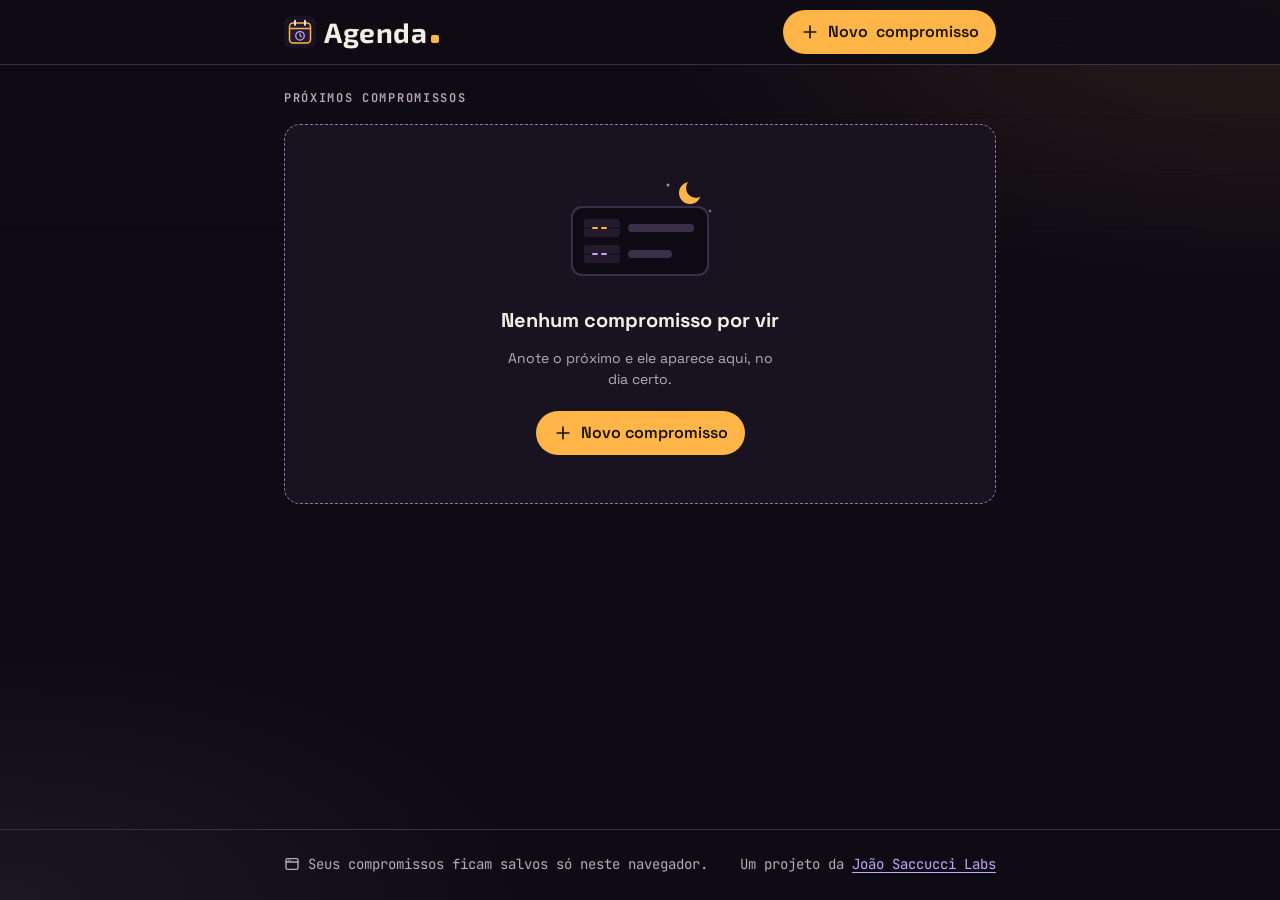
==== index.html @ 5659261d "Primeira versão da Agenda Lista de compromissos por dia, criar, editar e excluir, seção Anteriores e" ====
<!DOCTYPE html>
<html lang="pt-BR">
<head>
  <meta charset="UTF-8">
  <meta name="viewport" content="width=device-width, initial-scale=1.0">
  <meta name="color-scheme" content="dark">
  <meta name="theme-color" content="#0F0B14">
  <meta name="description" content="Agenda simples para anotar compromissos, agrupados por dia. Os dados ficam só no seu navegador.">
  <title>Agenda</title>

  <!-- Caminhos sempre relativos (sem "/" no começo): o site roda em
       https://joaosaccucci.github.io/agenda/ e também abrindo o arquivo no computador. -->
  <link rel="icon" href="favicon.svg" type="image/svg+xml">

  <!-- Fontes (não são biblioteca: se não carregarem, o site usa as fontes do sistema) -->
  <link rel="preconnect" href="https://fonts.googleapis.com">
  <link rel="preconnect" href="https://fonts.gstatic.com" crossorigin>
  <link href="https://fonts.googleapis.com/css2?family=Exo+2:wght@700&family=JetBrains+Mono:wght@400;600&family=Space+Grotesk:wght@400;500;600;700&display=swap" rel="stylesheet">

  <link rel="stylesheet" href="css/style.css">
</head>
<body>

  <!-- ===== CABEÇALHO (gruda no topo) ===== -->
  <header class="cabecalho">
    <div class="container cabecalho-conteudo">
      <div class="marca">
        <!-- Mesmo desenho do favicon. É decorativo (aria-hidden): o h1 já diz "Agenda". -->
        <svg class="marca-icone" xmlns="http://www.w3.org/2000/svg" viewBox="0 0 64 64" width="32" height="32" aria-hidden="true" focusable="false">
          <rect width="64" height="64" rx="14" fill="#191321"/>
          <rect x="11" y="14" width="42" height="40" rx="7" fill="#231A2E" stroke="#FFB547" stroke-width="3"/>
          <path d="M11 25h42" stroke="#FFB547" stroke-width="3"/>
          <path d="M22 9v9M42 9v9" stroke="#F5EEE6" stroke-width="3.5" stroke-linecap="round"/>
          <circle cx="32" cy="39.5" r="8.5" fill="none" stroke="#C4A8FF" stroke-width="2.5"/>
          <path d="M32 35v4.5l3 2" fill="none" stroke="#C4A8FF" stroke-width="2.5" stroke-linecap="round" stroke-linejoin="round"/>
        </svg>
        <h1>Agenda</h1>
      </div>

      <!-- No celular (< 480px) o CSS esconde " compromisso" só da tela:
           o leitor de tela continua ouvindo "Novo compromisso". -->
      <button class="btn btn-primario botao-novo" type="button" id="botao-novo">
        <svg class="icone" xmlns="http://www.w3.org/2000/svg" viewBox="0 0 24 24" width="20" height="20" fill="none" stroke="currentColor" stroke-width="2" stroke-linecap="round" stroke-linejoin="round" aria-hidden="true" focusable="false"><path d="M12 5v14M5 12h14"/></svg>
        <span>Novo</span><span class="botao-novo-resto"> compromisso</span>
      </button>
    </div>
  </header>

  <!-- ===== CONTEÚDO ===== -->
  <main class="container principal">
    <!-- Avisos que ficam na tela (problemas com o localStorage). Vazio quando está tudo bem. -->
    <div class="faixas" id="faixas" aria-live="polite"></div>

    <section class="proximos" aria-labelledby="titulo-proximos">
      <h2 class="secao-titulo" id="titulo-proximos">Próximos compromissos</h2>
      <!-- O JavaScript monta aqui os dias com compromissos, ou a mensagem de lista vazia. -->
      <div id="lista-proximos"></div>
    </section>

    <!-- Compromissos que já passaram. Sem nenhum, a seção inteira fica escondida (hidden). -->
    <section class="anteriores" id="secao-anteriores" aria-labelledby="titulo-anteriores" hidden>
      <h2 class="anteriores-titulo" id="titulo-anteriores">
        <button class="anteriores-botao" id="botao-anteriores" type="button" aria-expanded="false" aria-controls="lista-anteriores">
          <span><span>Anteriores</span> <span class="anteriores-contagem" id="contagem-anteriores">(0)</span></span>
          <svg class="icone anteriores-seta" xmlns="http://www.w3.org/2000/svg" viewBox="0 0 24 24" width="20" height="20" fill="none" stroke="currentColor" stroke-width="2" stroke-linecap="round" stroke-linejoin="round" aria-hidden="true" focusable="false"><path d="M6 9l6 6 6-6"/></svg>
        </button>
      </h2>
      <div class="anteriores-lista" id="lista-anteriores" hidden></div>
    </section>
  </main>

  <!-- ===== RODAPÉ (no fim da página, não é fixo: nunca cobre nada) ===== -->
  <footer class="rodape">
    <div class="container rodape-conteudo">
      <p class="rodape-aviso">
        <svg class="icone" xmlns="http://www.w3.org/2000/svg" viewBox="0 0 24 24" width="20" height="20" fill="none" stroke="currentColor" stroke-width="2" stroke-linecap="round" stroke-linejoin="round" aria-hidden="true" focusable="false"><rect x="3" y="4" width="18" height="16" rx="2"/><path d="M3 9h18M6.5 6.5h.01M9.5 6.5h.01"/></svg>
        <span>Seus compromissos ficam salvos só neste navegador.</span>
      </p>
      <p>Um projeto da <a href="https://joaosaccucci.github.io/empresa-ia/trabalhos/joao-saccucci-labs/">João Saccucci Labs</a></p>
    </div>
  </footer>

  <!-- Aviso flutuante ("Compromisso salvo." etc.). Fica SEMPRE no HTML, vazio,
       porque o leitor de tela só lê mudanças numa região viva que já existia.
       Não pode ter espaço nem quebra de linha dentro: o CSS usa :empty para escondê-lo. -->
  <div class="status" id="status" role="status" aria-live="polite"></div>

  <!-- ===== JANELA: FORMULÁRIO (novo e editar usam a mesma) =====
       <dialog> aberto com showModal(): a tecla Esc fecha e o Tab fica preso dentro.
       novalidate: quem confere os campos é o nosso JavaScript, com mensagens iguais em todo navegador. -->
  <dialog class="janela" id="janela-compromisso" aria-labelledby="janela-titulo">
    <form class="janela-conteudo" id="form-compromisso" novalidate>
      <h2 class="janela-titulo" id="janela-titulo">Novo compromisso</h2>

      <div class="campo">
        <label class="campo-rotulo" for="campo-titulo">Título <span class="campo-obrigatorio">(obrigatório)</span></label>
        <input class="campo-controle" id="campo-titulo" name="titulo" type="text" maxlength="100" autocomplete="off">
        <p class="campo-erro" id="erro-titulo" hidden>
          <svg class="icone" xmlns="http://www.w3.org/2000/svg" viewBox="0 0 24 24" width="20" height="20" fill="none" stroke="currentColor" stroke-width="2" stroke-linecap="round" stroke-linejoin="round" aria-hidden="true" focusable="false"><circle cx="12" cy="12" r="9"/><path d="M12 7.5v5.5M12 16.5h.01"/></svg>
          <span>Digite um título.</span>
        </p>
      </div>

      <div class="campos-linha">
        <div class="campo">
          <label class="campo-rotulo" for="campo-data">Data <span class="campo-obrigatorio">(obrigatório)</span></label>
          <input class="campo-controle" id="campo-data" name="data" type="date">
          <p class="campo-erro" id="erro-data" hidden>
            <svg class="icone" xmlns="http://www.w3.org/2000/svg" viewBox="0 0 24 24" width="20" height="20" fill="none" stroke="currentColor" stroke-width="2" stroke-linecap="round" stroke-linejoin="round" aria-hidden="true" focusable="false"><circle cx="12" cy="12" r="9"/><path d="M12 7.5v5.5M12 16.5h.01"/></svg>
            <span>Escolha uma data.</span>
          </p>
        </div>
        <div class="campo">
          <label class="campo-rotulo" for="campo-hora">Hora</label>
          <input class="campo-controle" id="campo-hora" name="hora" type="time" aria-describedby="dica-hora">
          <p class="campo-dica" id="dica-hora">Deixe em branco para um compromisso do dia todo.</p>
        </div>
      </div>

      <div class="campo">
        <label class="campo-rotulo" for="campo-local">Local</label>
        <input class="campo-controle" id="campo-local" name="local" type="text" maxlength="100" autocomplete="off">
      </div>

      <div class="campo">
        <label class="campo-rotulo" for="campo-obs">Observação</label>
        <textarea class="campo-controle" id="campo-obs" name="observacao" rows="3" maxlength="500"></textarea>
      </div>

      <!-- Aviso de localStorage cheio, DENTRO da janela (a faixa do topo da página
           ficaria escondida atrás dela). role="alert": o leitor de tela lê na hora
           em que ele aparece, sem precisar mover o foco. -->
      <p class="faixa faixa--erro janela-erro" id="erro-salvar" role="alert" hidden>
        <svg class="icone" xmlns="http://www.w3.org/2000/svg" viewBox="0 0 24 24" width="20" height="20" fill="none" stroke="currentColor" stroke-width="2" stroke-linecap="round" stroke-linejoin="round" aria-hidden="true" focusable="false"><circle cx="12" cy="12" r="9"/><path d="M12 7.5v5.5M12 16.5h.01"/></svg>
        <span>Não foi possível salvar o compromisso.</span>
      </p>

      <div class="janela-acoes">
        <button class="btn btn-secundario" type="button" data-acao="cancelar">Cancelar</button>
        <button class="btn btn-primario" type="submit">Salvar</button>
      </div>
    </form>
  </dialog>

  <!-- ===== JANELA: CONFIRMAÇÃO DE EXCLUSÃO ===== -->
  <dialog class="janela janela--confirmar" id="janela-excluir" aria-labelledby="excluir-titulo" aria-describedby="excluir-texto">
    <div class="janela-conteudo">
      <span class="confirmar-icone" aria-hidden="true">
        <svg class="icone" xmlns="http://www.w3.org/2000/svg" viewBox="0 0 24 24" width="20" height="20" fill="none" stroke="currentColor" stroke-width="2" stroke-linecap="round" stroke-linejoin="round" aria-hidden="true" focusable="false"><path d="M4 7h16M10 11v6M14 11v6"/><path d="M6 7l1 12a2 2 0 0 0 2 2h6a2 2 0 0 0 2-2l1-12"/><path d="M9 7V4h6v3"/></svg>
      </span>
      <!-- O JavaScript troca o título por "Excluir '<título do compromisso>'?" -->
      <h2 class="confirmar-titulo" id="excluir-titulo">Excluir?</h2>
      <p class="confirmar-texto" id="excluir-texto">Essa ação não pode ser desfeita.</p>
      <div class="janela-acoes">
        <!-- autofocus: ao abrir, o foco vai para "Cancelar", a opção mais segura -->
        <button class="btn btn-secundario" type="button" data-acao="cancelar" autofocus>Cancelar</button>
        <button class="btn btn-perigo" type="button" data-acao="confirmar-exclusao">
          <svg class="icone" xmlns="http://www.w3.org/2000/svg" viewBox="0 0 24 24" width="20" height="20" fill="none" stroke="currentColor" stroke-width="2" stroke-linecap="round" stroke-linejoin="round" aria-hidden="true" focusable="false"><path d="M4 7h16M10 11v6M14 11v6"/><path d="M6 7l1 12a2 2 0 0 0 2 2h6a2 2 0 0 0 2-2l1-12"/><path d="M9 7V4h6v3"/></svg>
          Excluir
        </button>
      </div>
    </div>
  </dialog>

  <!-- Scripts comuns (sem "type=module"), para o site funcionar também abrindo
       o index.html direto do computador. A ordem importa: o app.js usa as
       funções dos dois primeiros. -->
  <script src="js/datas.js"></script>
  <script src="js/armazenamento.js"></script>
  <script src="js/app.js"></script>
</body>
</html>
---- css/style.css ----
/* =========================================================
   Agenda - folha de estilo
   Decisões em: docs/projetos/agenda/design.md (na Labs).
   Conceito: "quadro de partidas ao anoitecer".
   ========================================================= */


/* ---------------------------------------------------------
   1. VARIÁVEIS
   --------------------------------------------------------- */
:root {
  color-scheme: dark;            /* data, hora e barra de rolagem escuras */

  /* Fundos */
  --cor-fundo: #0F0B14;
  --cor-superficie: #191321;
  --cor-superficie-2: #231A2E;
  --cor-placa-baixo: #1D1626;

  /* Bordas: a "decorativa" é só enfeite (1.6:1).
     Campo e botão usam a "campo" (4.6:1, acima de 3:1). */
  --cor-borda: #3A2F48;
  --cor-borda-campo: #8A7A9C;

  /* Texto */
  --cor-texto: #F5EEE6;          /* 16.8:1 no fundo */
  --cor-texto-suave: #B8AAB9;    /* 8.7:1 no fundo */

  /* Cores de destaque */
  --cor-ambar: #FFB547;          /* horas, Hoje, botão principal */
  --cor-ambar-claro: #FFC970;
  --cor-lilas: #C4A8FF;          /* Dia todo, local, links */
  --cor-foco: #8FD3FF;           /* SÓ o contorno de foco */
  --cor-perigo: #FF7B7B;         /* erro e excluir */
  --cor-perigo-claro: #FF9A9A;
  --cor-sucesso: #8EE6A8;
  --cor-sobre-cor: #1A1205;      /* texto sobre âmbar e perigo */

  /* Tipografia */
  --fonte-display: "Exo 2", "Space Grotesk", system-ui, sans-serif;
  --fonte-texto: "Space Grotesk", system-ui, -apple-system, "Segoe UI", Roboto, sans-serif;
  --fonte-mono: "JetBrains Mono", ui-monospace, Consolas, "Courier New", monospace;

  --fs-xs: 0.75rem;     /* 12px */
  --fs-sm: 0.875rem;    /* 14px */
  --fs-base: 1rem;      /* 16px */
  --fs-md: 1.0625rem;   /* 17px */
  --fs-lg: 1.25rem;     /* 20px */
  --fs-xl: clamp(1.375rem, 1.1rem + 1.2vw, 1.75rem); /* 22 a 28px */

  /* Espaços (escala de 4px, igual à da Labs) */
  --esp-1: 0.25rem;
  --esp-2: 0.5rem;
  --esp-3: 0.75rem;
  --esp-4: 1rem;
  --esp-5: 1.5rem;
  --esp-6: 2rem;
  --esp-7: 3rem;
  --esp-8: 4rem;

  /* Raios */
  --raio-sm: 6px;
  --raio-md: 10px;
  --raio-lg: 16px;
  --raio-pill: 999px;

  /* Sombras */
  --sombra: 0 12px 32px rgba(0, 0, 0, 0.5);
  --brilho-ambar: 0 0 22px rgba(255, 181, 71, 0.35);

  /* Layout e animação */
  --largura-max: 760px;
  --transicao: 180ms ease;
}


/* ---------------------------------------------------------
   2. RESET
   --------------------------------------------------------- */
*,
*::before,
*::after {
  box-sizing: border-box;
}

* {
  margin: 0;
}

html {
  /* o cabeçalho gruda no topo: o foco e a rolagem param 80px abaixo */
  scroll-padding-top: 80px;
}

img,
svg {
  display: block;
  max-width: 100%;
}

button,
input,
textarea {
  font: inherit;
  color: inherit;
}

ul[class] {
  list-style: none;
  padding: 0;
}

a {
  color: var(--cor-lilas);
  text-underline-offset: 3px;
}

a:hover {
  color: var(--cor-texto);
}

[hidden] {
  display: none !important;   /* nenhuma regra de display "vence" o hidden */
}

/* Foco visível (teclado): azul-céu, a única coisa azul da tela */
:focus-visible {
  outline: 3px solid var(--cor-foco);
  outline-offset: 3px;
}

/* Texto só para leitor de tela */
.sr-only {
  position: absolute;
  width: 1px;
  height: 1px;
  padding: 0;
  margin: -1px;
  overflow: hidden;
  clip: rect(0 0 0 0);
  white-space: nowrap;
  border: 0;
}


/* ---------------------------------------------------------
   3. BASE E FUNDO ("anoitecer")
   Brilho âmbar no canto de cima (o "pôr do sol"), brilho lilás
   embaixo e linhas horizontais bem fracas (as fileiras do quadro).
   --------------------------------------------------------- */
body {
  min-height: 100vh;
  min-height: 100dvh;
  display: flex;
  flex-direction: column;
  font-family: var(--fonte-texto);
  font-size: var(--fs-base);
  line-height: 1.55;
  color: var(--cor-texto);
  background-color: var(--cor-fundo);
  background-image:
    radial-gradient(ellipse 70% 45% at 100% 0%, rgba(255, 181, 71, 0.10), transparent 70%),
    radial-gradient(ellipse 60% 40% at 0% 100%, rgba(196, 168, 255, 0.07), transparent 70%);
  background-attachment: fixed;
  overflow-x: hidden;
}

body::before {
  content: "";
  position: fixed;
  inset: 0;
  z-index: -1;
  pointer-events: none;
  background-image: repeating-linear-gradient(
    to bottom,
    rgba(245, 238, 230, 0.025) 0 1px,
    transparent 1px 56px
  );
  mask-image: linear-gradient(to bottom, #000, transparent 70%);
  -webkit-mask-image: linear-gradient(to bottom, #000, transparent 70%);
}

.container {
  width: 100%;
  max-width: var(--largura-max);
  margin-inline: auto;
  padding-inline: var(--esp-4);
}

@media (min-width: 640px) {
  .container {
    padding-inline: var(--esp-5);
  }
}

.principal {
  flex: 1;
  padding-block: var(--esp-5) var(--esp-7);
}

.icone {
  width: 20px;
  height: 20px;
  flex-shrink: 0;
}

/* Rótulo de seção: "PRÓXIMOS COMPROMISSOS" */
.secao-titulo {
  margin-bottom: var(--esp-4);
  font-family: var(--fonte-mono);
  font-size: var(--fs-xs);
  font-weight: 600;
  letter-spacing: 0.14em;
  text-transform: uppercase;
  color: var(--cor-texto-suave);
}


/* ---------------------------------------------------------
   4. CABEÇALHO
   --------------------------------------------------------- */
.cabecalho {
  position: sticky;
  top: 0;
  z-index: 10;
  background: rgba(15, 11, 20, 0.82);
  backdrop-filter: blur(12px);
  -webkit-backdrop-filter: blur(12px);
  border-bottom: 1px solid var(--cor-borda);
}

.cabecalho-conteudo {
  min-height: 64px;
  display: flex;
  align-items: center;
  justify-content: space-between;
  gap: var(--esp-3);
}

.marca {
  display: flex;
  align-items: center;
  gap: var(--esp-2);
  min-width: 0;
}

.marca-icone {
  width: 32px;
  height: 32px;
  flex-shrink: 0;
}

.marca h1 {
  font-family: var(--fonte-display);
  font-size: var(--fs-xl);
  font-weight: 700;
  line-height: 1.1;
  letter-spacing: 0.02em;
}

/* Quadradinho âmbar depois de "Agenda" (enfeite) */
.marca h1::after {
  content: "";
  display: inline-block;
  width: 0.28em;
  height: 0.28em;
  margin-left: 0.12em;
  background: var(--cor-ambar);
  border-radius: 2px;
}

/* Abaixo de 480px o botão mostra só "Novo"; " compromisso"
   continua lá para o leitor de tela (mesma receita do .sr-only) */
@media (max-width: 479.98px) {
  .botao-novo-resto {
    position: absolute;
    width: 1px;
    height: 1px;
    padding: 0;
    margin: -1px;
    overflow: hidden;
    clip: rect(0 0 0 0);
    white-space: nowrap;
    border: 0;
  }
}


/* ---------------------------------------------------------
   5. BOTÕES
   --------------------------------------------------------- */
.btn {
  display: inline-flex;
  align-items: center;
  justify-content: center;
  gap: var(--esp-2);
  min-height: 44px;
  padding: var(--esp-2) var(--esp-4);
  font-family: var(--fonte-texto);
  font-size: var(--fs-base);
  font-weight: 600;
  line-height: 1.2;
  text-decoration: none;
  white-space: nowrap;
  border: 1px solid transparent;
  border-radius: var(--raio-pill);
  cursor: pointer;
  -webkit-tap-highlight-color: transparent;
  transition: background-color var(--transicao), border-color var(--transicao),
              box-shadow var(--transicao), transform var(--transicao);
}

/* Principal: âmbar com texto escuro (10.5:1) */
.btn-primario {
  color: var(--cor-sobre-cor);
  background: var(--cor-ambar);
}

.btn-primario:hover {
  color: var(--cor-sobre-cor);
  background: var(--cor-ambar-claro);
  box-shadow: var(--brilho-ambar);
  transform: translateY(-1px);
}

/* Secundário: só contorno (borda 4.6:1) */
.btn-secundario {
  color: var(--cor-texto);
  background: transparent;
  border-color: var(--cor-borda-campo);
}

.btn-secundario:hover {
  background: var(--cor-superficie-2);
  border-color: var(--cor-texto-suave);
}

/* Perigo: só no "Excluir" da confirmação */
.btn-perigo {
  color: var(--cor-sobre-cor);
  background: var(--cor-perigo);
}

.btn-perigo:hover {
  background: var(--cor-perigo-claro);
}

/* Apertado (vem depois do hover para vencer) */
.btn:active {
  transform: translateY(1px) scale(0.98);
  box-shadow: none;
}

/* Botões pequenos do item: Editar e Excluir */
.botao-item {
  display: inline-flex;
  align-items: center;
  gap: var(--esp-2);
  min-height: 44px;
  min-width: 44px;
  padding: 0 var(--esp-3);
  font-size: var(--fs-sm);
  font-weight: 500;
  line-height: 1;
  color: var(--cor-texto-suave);
  background: transparent;
  border: 1px solid transparent;
  border-radius: var(--raio-md);
  cursor: pointer;
  -webkit-tap-highlight-color: transparent;
  transition: color var(--transicao), background-color var(--transicao),
              border-color var(--transicao), transform var(--transicao);
}

.botao-item .icone {
  width: 18px;
  height: 18px;
}

.botao-item:hover {
  color: var(--cor-texto);
  background: var(--cor-superficie-2);
  border-color: var(--cor-borda);
}

.botao-item--perigo:hover {
  color: var(--cor-perigo);                 /* 6.7:1 */
  border-color: color-mix(in srgb, var(--cor-perigo) 50%, transparent);
}

.botao-item:active {
  transform: scale(0.97);
}


/* ---------------------------------------------------------
   6. AVISOS
   --------------------------------------------------------- */

/* 6.1 Faixas no topo (ficam até recarregar a página) */
.faixa {
  display: flex;
  align-items: flex-start;
  gap: var(--esp-3);
  margin-bottom: var(--esp-5);
  padding: var(--esp-3) var(--esp-4);
  font-size: var(--fs-sm);
  color: var(--cor-texto);
  border: 1px solid;
  border-radius: var(--raio-md);
}

.faixa .icone {
  margin-top: 1px;
}

.faixa--alerta {
  background: color-mix(in srgb, var(--cor-ambar) 12%, var(--cor-superficie));
  border-color: color-mix(in srgb, var(--cor-ambar) 60%, transparent);
}

.faixa--alerta .icone {
  color: var(--cor-ambar);
}

.faixa--erro {
  background: color-mix(in srgb, var(--cor-perigo) 12%, var(--cor-superficie));
  border-color: color-mix(in srgb, var(--cor-perigo) 60%, transparent);
}

.faixa--erro .icone {
  color: var(--cor-perigo);
}

/* 6.2 Aviso flutuante (região viva, role="status").
   Vazio = escondido. pointer-events: none = um toque "passa"
   por ele, então ele nunca bloqueia um botão. */
.status {
  position: fixed;
  left: 50%;
  bottom: max(var(--esp-4), env(safe-area-inset-bottom));
  z-index: 20;
  width: min(100% - 2rem, 30rem);
  padding: var(--esp-3) var(--esp-4);
  font-size: 0.9375rem;
  font-weight: 500;
  color: var(--cor-texto);
  background: var(--cor-superficie-2);
  border: 1px solid var(--cor-borda-campo);
  border-left: 4px solid var(--cor-sucesso);
  border-radius: var(--raio-md);
  box-shadow: var(--sombra);
  transform: translateX(-50%);
  pointer-events: none;
  animation: status-entrar 200ms ease-out;
}

.status:empty {
  display: none;
}

.status[data-tipo="erro"] {
  border-left-color: var(--cor-perigo);
}

@keyframes status-entrar {
  from { opacity: 0; transform: translate(-50%, 8px); }
  to   { opacity: 1; transform: translate(-50%, 0); }
}

/* Enquanto o aviso aparece, sobra espaço no fim da página:
   o rodapé e o último compromisso nunca ficam escondidos. */
body:has(.status:not(:empty)) {
  padding-bottom: 5.5rem;
}


/* ---------------------------------------------------------
   7. LISTA POR DIA
   --------------------------------------------------------- */
.dias {
  display: flex;
  flex-direction: column;
  gap: var(--esp-6);
}

.dia-titulo {
  display: flex;
  flex-wrap: wrap;
  align-items: baseline;
  gap: var(--esp-1) var(--esp-2);
  margin-bottom: var(--esp-3);
  padding-bottom: var(--esp-2);
  font-size: var(--fs-lg);
  font-weight: 700;
  line-height: 1.25;
  border-bottom: 1px solid var(--cor-borda);
}

/* "· daqui a 3 dias" */
.dia-contagem {
  font-family: var(--fonte-mono);
  font-size: var(--fs-sm);
  font-weight: 400;
  color: var(--cor-texto-suave);
}

/* Hoje: o único dia com cor */
.dia--hoje .dia-titulo {
  color: var(--cor-ambar);
  border-bottom-color: color-mix(in srgb, var(--cor-ambar) 45%, transparent);
}

.dia--hoje .dia-titulo::before {
  content: "";
  align-self: center;
  width: 8px;
  height: 8px;
  background: currentColor;
  border-radius: 2px;
}


/* ---------------------------------------------------------
   8. COMPROMISSO
   Celular: placa | texto, botões embaixo do texto.
   A partir de 640px: placa | texto | botões.
   --------------------------------------------------------- */
.compromissos {
  display: flex;
  flex-direction: column;
  gap: var(--esp-3);
}

.compromisso {
  display: grid;
  grid-template-columns: 4rem minmax(0, 1fr);
  gap: var(--esp-2) var(--esp-3);
  align-items: start;
  padding: var(--esp-3);
  background: var(--cor-superficie);
  border: 1px solid var(--cor-borda);
  border-radius: var(--raio-lg);
  transition: border-color var(--transicao);
}

.compromisso:hover,
.compromisso:focus-within {
  border-color: color-mix(in srgb, var(--cor-ambar) 40%, var(--cor-borda));
}

/* Placa de hora: duas metades, como a plaquinha que vira */
.compromisso-hora {
  display: grid;
  place-items: center;
  min-height: 3.25rem;
  padding: var(--esp-1);
  font-family: var(--fonte-mono);
  font-size: var(--fs-md);
  font-weight: 600;
  font-variant-numeric: tabular-nums;
  line-height: 1.1;
  text-align: center;
  color: var(--cor-ambar);
  background: linear-gradient(to bottom, var(--cor-superficie-2) 50%, var(--cor-placa-baixo) 50%);
  border-radius: var(--raio-sm);
  box-shadow: inset 0 0 0 1px var(--cor-borda);
}

/* "DIA TODO" em duas linhas, lilás */
.compromisso-hora--dia-todo {
  font-size: var(--fs-xs);
  letter-spacing: 0.08em;
  text-transform: uppercase;
  color: var(--cor-lilas);
}

/* [Ajuste do dev, fora do CSS de referência do design]
   Na placa de 76px do computador, "DIA TODO" cabia numa linha só.
   A largura "min-content" é a da maior palavra, então o texto sempre
   quebra no espaço e fica em duas linhas, "DIA / TODO" (design, seção 7.4).
   O <span> é criado pelo app.js. */
.compromisso-hora--dia-todo > span {
  width: min-content;
}

.compromisso-corpo {
  display: flex;
  flex-direction: column;
  gap: var(--esp-1);
  min-width: 0;
  padding-top: 2px;
}

.compromisso-titulo {
  font-size: var(--fs-md);
  font-weight: 600;
  line-height: 1.35;
  overflow-wrap: anywhere;
}

.compromisso-local {
  display: flex;
  align-items: flex-start;
  gap: var(--esp-1);
  font-size: var(--fs-sm);
  color: var(--cor-texto-suave);
  overflow-wrap: anywhere;
}

.compromisso-local .icone {
  width: 16px;
  height: 16px;
  margin-top: 2px;
  color: var(--cor-lilas);
}

/* Observação: respeita as quebras de linha digitadas */
.compromisso-obs {
  margin-top: var(--esp-1);
  padding-left: var(--esp-2);
  font-size: var(--fs-sm);
  color: var(--cor-texto-suave);
  white-space: pre-line;
  overflow-wrap: anywhere;
  border-left: 2px solid var(--cor-borda);
}

/* Botões: embaixo do texto. A margem negativa alinha o texto
   "Editar" com o título (o botão tem 12px de espaço interno). */
.compromisso-acoes {
  grid-column: 2;
  display: flex;
  flex-wrap: wrap;
  gap: var(--esp-2);
  margin-left: calc(-1 * var(--esp-3));
}

@media (min-width: 640px) {
  .compromisso {
    grid-template-columns: 4.75rem minmax(0, 1fr) auto;
    gap: var(--esp-4);
    padding: var(--esp-4);
  }

  .compromisso-acoes {
    grid-column: 3;
    grid-row: 1;
    flex-wrap: nowrap;
    margin-left: 0;
  }
}


/* ---------------------------------------------------------
   9. LISTA VAZIA
   --------------------------------------------------------- */
.vazio {
  display: flex;
  flex-direction: column;
  align-items: center;
  gap: var(--esp-3);
  padding: var(--esp-7) var(--esp-5);
  text-align: center;
  background: var(--cor-superficie);
  border: 1px dashed var(--cor-borda-campo);
  border-radius: var(--raio-lg);
}

.vazio-ilustracao {
  width: 160px;
  height: auto;
  margin-bottom: var(--esp-2);
}

.vazio-titulo {
  font-size: var(--fs-lg);
  font-weight: 700;
}

.vazio-texto {
  max-width: 32ch;
  font-size: var(--fs-sm);
  color: var(--cor-texto-suave);
}

.vazio .btn {
  margin-top: var(--esp-2);
}


/* ---------------------------------------------------------
   10. ANTERIORES
   --------------------------------------------------------- */
.anteriores {
  margin-top: var(--esp-7);
  padding-top: var(--esp-5);
  border-top: 1px dashed var(--cor-borda);
}

.anteriores-titulo {
  font-size: inherit;           /* o h2 é só o "envelope" do botão */
}

.anteriores-botao {
  display: flex;
  align-items: center;
  justify-content: space-between;
  gap: var(--esp-3);
  width: 100%;
  min-height: 52px;
  padding: var(--esp-3) var(--esp-4);
  font-size: var(--fs-base);
  font-weight: 600;
  text-align: left;
  color: var(--cor-texto);
  background: var(--cor-superficie);
  border: 1px solid var(--cor-borda-campo);
  border-radius: var(--raio-lg);
  cursor: pointer;
  transition: background-color var(--transicao);
}

.anteriores-botao:hover {
  background: var(--cor-superficie-2);
}

.anteriores-contagem {
  font-family: var(--fonte-mono);
  font-weight: 400;
  color: var(--cor-texto-suave);
}

.anteriores-seta {
  transition: transform var(--transicao);
}

.anteriores-botao[aria-expanded="true"] .anteriores-seta {
  transform: rotate(180deg);
}

.anteriores-lista {
  margin-top: var(--esp-5);
}

/* Dentro de Anteriores: tudo mais calmo (por cor, nunca por opacity) */
.anteriores .dia-titulo {
  font-size: var(--fs-base);
  color: var(--cor-texto-suave);
}

.compromisso--anterior {
  background: transparent;
  border-style: dashed;
}

.compromisso--anterior .compromisso-hora {
  color: var(--cor-texto-suave);
  background: var(--cor-superficie-2);
}


/* ---------------------------------------------------------
   11. JANELAS (dialog): formulário e confirmação
   --------------------------------------------------------- */
.janela {
  width: min(100% - 2rem, 32rem);
  max-width: none;
  max-height: calc(100vh - 2rem);
  max-height: calc(100dvh - 2rem);
  margin: auto;
  padding: 0;
  color: var(--cor-texto);
  background: var(--cor-superficie);
  border: 1px solid var(--cor-borda);
  border-top: 3px solid var(--cor-ambar);
  border-radius: var(--raio-lg);
  box-shadow: var(--sombra);
  overflow-y: auto;
  overscroll-behavior: contain;
}

.janela::backdrop {
  background: rgba(8, 5, 12, 0.72);
  backdrop-filter: blur(3px);
  -webkit-backdrop-filter: blur(3px);
}

.janela[open] {
  animation: janela-abrir 180ms ease-out;
}

@keyframes janela-abrir {
  from { opacity: 0; transform: translateY(8px) scale(0.98); }
  to   { opacity: 1; transform: none; }
}

.janela-conteudo {
  display: flex;
  flex-direction: column;
  gap: var(--esp-4);
  padding: var(--esp-5);
}

.janela-titulo {
  font-size: var(--fs-lg);
  font-weight: 700;
  line-height: 1.25;
}

/* Barra de botões grudada no fim da janela (a janela é quem rola).
   As margens negativas "anulam" o padding do .janela-conteudo,
   então a barra encosta nas bordas e no fim da janela. */
.janela-acoes {
  position: sticky;
  bottom: 0;
  display: flex;
  flex-wrap: wrap;
  justify-content: flex-end;
  gap: var(--esp-3);
  margin: var(--esp-2) calc(-1 * var(--esp-5)) calc(-1 * var(--esp-5));
  padding: var(--esp-4) var(--esp-5);
  background: var(--cor-superficie);
  border-top: 1px solid var(--cor-borda);
}

.janela-acoes .btn {
  flex: 1 1 8rem;               /* celular: dividem a largura */
}

@media (min-width: 480px) {
  .janela-acoes .btn {
    flex: 0 0 auto;
    min-width: 7.5rem;
  }
}

/* --- Campos --- */
.campo {
  display: flex;
  flex-direction: column;
  gap: var(--esp-1);
  min-width: 0;
}

.campo-rotulo {
  font-size: var(--fs-sm);
  font-weight: 600;
}

.campo-obrigatorio {
  font-weight: 400;
  color: var(--cor-texto-suave);
}

.campo-controle {
  display: block;
  width: 100%;
  min-width: 0;
  min-height: 48px;
  padding: var(--esp-3);
  font-family: var(--fonte-texto);
  font-size: var(--fs-base);     /* 16px: sem zoom no celular */
  line-height: 1.4;
  color: var(--cor-texto);
  background: var(--cor-fundo);
  border: 1px solid var(--cor-borda-campo);
  border-radius: var(--raio-md);
  transition: border-color var(--transicao);
}

.campo-controle:hover {
  border-color: var(--cor-texto-suave);
}

.campo-controle:focus-visible {
  outline: 3px solid var(--cor-foco);
  outline-offset: 2px;
  border-color: var(--cor-foco);
}

textarea.campo-controle {
  min-height: 6.5rem;
  resize: vertical;
}

/* Data e hora com números alinhados */
.campo-controle[type="date"],
.campo-controle[type="time"] {
  font-variant-numeric: tabular-nums;
}

.campo-dica {
  font-size: var(--fs-sm);
  color: var(--cor-texto-suave);
}

/* Erro: texto + ícone + borda 2px + fundo (nunca só a cor) */
.campo-erro {
  display: flex;
  align-items: flex-start;
  gap: var(--esp-1);
  font-size: var(--fs-sm);
  font-weight: 600;
  color: var(--cor-perigo);       /* 7.2:1 na janela */
}

.campo-erro .icone {
  width: 18px;
  height: 18px;
  margin-top: 1px;
}

.campo-controle[aria-invalid="true"] {
  padding: calc(var(--esp-3) - 1px);   /* compensa a borda mais grossa */
  background: color-mix(in srgb, var(--cor-perigo) 8%, var(--cor-fundo));
  border: 2px solid var(--cor-perigo);
}

/* Data e Hora lado a lado a partir de 480px */
.campos-linha {
  display: grid;
  grid-template-columns: 1fr;
  gap: var(--esp-4);
}

@media (min-width: 480px) {
  .campos-linha {
    grid-template-columns: 1fr 1fr;
  }
}

/* --- Confirmação de exclusão --- */
.janela--confirmar {
  width: min(100% - 2rem, 26rem);
  border-top-color: var(--cor-perigo);
}

.confirmar-icone {
  display: grid;
  place-items: center;
  width: 48px;
  height: 48px;
  color: var(--cor-perigo);
  background: color-mix(in srgb, var(--cor-perigo) 14%, transparent);
  border-radius: 50%;
}

.confirmar-icone .icone {
  width: 24px;
  height: 24px;
}

.confirmar-titulo {
  font-size: var(--fs-lg);
  font-weight: 700;
  line-height: 1.3;
  overflow-wrap: anywhere;      /* título longo quebra */
}

.confirmar-texto {
  color: var(--cor-texto-suave);
}

/* [Ajuste do dev, fora do CSS de referência do design]
   Aviso "Não foi possível salvar o compromisso." dentro do formulário.
   Reaproveita a .faixa--erro; aqui só tiramos a margem de baixo,
   porque o espaço entre os itens da janela já vem do "gap". */
.janela-erro {
  margin-bottom: 0;
}


/* ---------------------------------------------------------
   12. RODAPÉ (no fim da página, nunca fixo)
   --------------------------------------------------------- */
.rodape {
  margin-top: var(--esp-7);
  padding-block: var(--esp-5);
  font-family: var(--fonte-mono);
  font-size: var(--fs-sm);
  color: var(--cor-texto-suave);
  border-top: 1px solid var(--cor-borda);
}

.rodape-conteudo {
  display: flex;
  flex-wrap: wrap;
  align-items: flex-start;
  justify-content: space-between;
  gap: var(--esp-2) var(--esp-5);
}

.rodape-aviso {
  display: flex;
  align-items: flex-start;
  gap: var(--esp-2);
}

.rodape-aviso .icone {
  width: 16px;
  height: 16px;
  margin-top: 2px;
}


/* ---------------------------------------------------------
   13. MOVIMENTO REDUZIDO
   --------------------------------------------------------- */
@media (prefers-reduced-motion: reduce) {
  *,
  *::before,
  *::after {
    animation-duration: 0.01ms !important;
    animation-iteration-count: 1 !important;
    transition-duration: 0.01ms !important;
    scroll-behavior: auto !important;
  }

  .btn:hover,
  .btn:active,
  .botao-item:active {
    transform: none;
  }
}


/* ---------------------------------------------------------
   14. ALTO CONTRASTE DO WINDOWS
   As cores somem; garantimos as bordas que separam as coisas.
   --------------------------------------------------------- */
@media (forced-colors: active) {
  .btn,
  .botao-item,
  .compromisso-hora,
  .campo-controle,
  .anteriores-botao {
    border: 1px solid ButtonText;
  }

  .campo-controle[aria-invalid="true"] {
    border-width: 2px;
  }
}
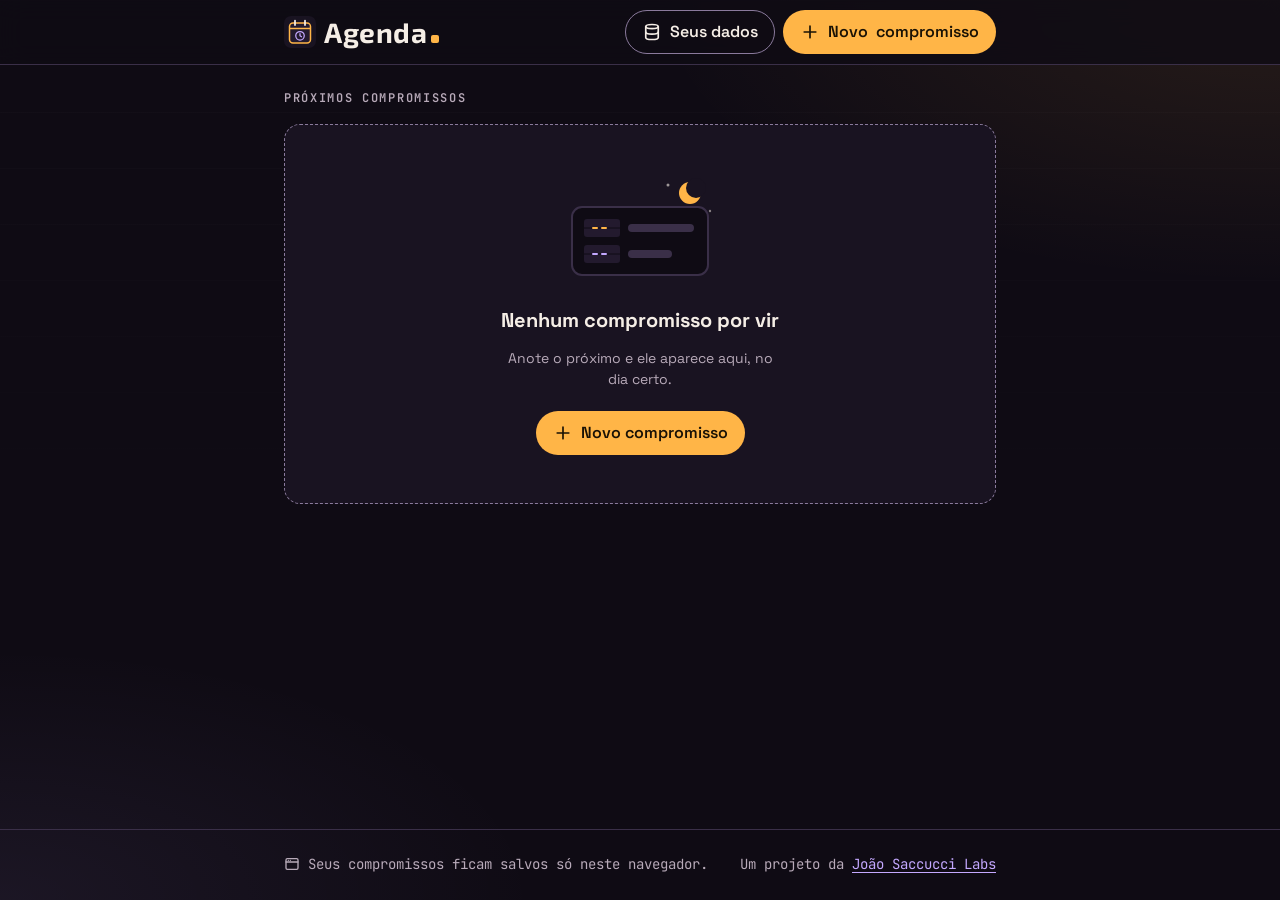
==== commit e413ad86: "Entrega 2a: cópia e importação dos compromissos (US08 a US10) - Botão e janela "Seus dados": baixar " ====
--- a/index.html
+++ b/index.html
@@ -37,22 +37,36 @@
         <h1>Agenda</h1>
       </div>
 
-      <!-- No celular (< 480px) o CSS esconde " compromisso" só da tela:
-           o leitor de tela continua ouvindo "Novo compromisso". -->
-      <button class="btn btn-primario botao-novo" type="button" id="botao-novo">
-        <svg class="icone" xmlns="http://www.w3.org/2000/svg" viewBox="0 0 24 24" width="20" height="20" fill="none" stroke="currentColor" stroke-width="2" stroke-linecap="round" stroke-linejoin="round" aria-hidden="true" focusable="false"><path d="M12 5v14M5 12h14"/></svg>
-        <span>Novo</span><span class="botao-novo-resto"> compromisso</span>
-      </button>
+      <!-- Os dois botões do topo. A ordem no HTML é a ordem do Tab:
+           "Seus dados" primeiro, "Novo compromisso" na ponta. -->
+      <div class="cabecalho-acoes">
+        <!-- Abaixo de 640px o CSS mostra só o ícone (círculo de 44px) e esconde
+             "Seus dados" só da tela: o nome do botão continua sendo "Seus dados". -->
+        <button class="btn btn-secundario botao-dados" type="button" id="botao-dados">
+          <svg class="icone" xmlns="http://www.w3.org/2000/svg" viewBox="0 0 24 24" width="20" height="20" fill="none" stroke="currentColor" stroke-width="2" stroke-linecap="round" stroke-linejoin="round" aria-hidden="true" focusable="false"><ellipse cx="12" cy="5.5" rx="7.5" ry="2.5"/><path d="M4.5 5.5v13c0 1.4 3.4 2.5 7.5 2.5s7.5-1.1 7.5-2.5v-13"/><path d="M4.5 12c0 1.4 3.4 2.5 7.5 2.5s7.5-1.1 7.5-2.5"/></svg>
+          <span class="botao-dados-texto">Seus dados</span>
+        </button>
+
+        <!-- No celular (< 480px) o CSS esconde " compromisso" só da tela:
+             o leitor de tela continua ouvindo "Novo compromisso". -->
+        <button class="btn btn-primario botao-novo" type="button" id="botao-novo">
+          <svg class="icone" xmlns="http://www.w3.org/2000/svg" viewBox="0 0 24 24" width="20" height="20" fill="none" stroke="currentColor" stroke-width="2" stroke-linecap="round" stroke-linejoin="round" aria-hidden="true" focusable="false"><path d="M12 5v14M5 12h14"/></svg>
+          <span>Novo</span><span class="botao-novo-resto"> compromisso</span>
+        </button>
+      </div>
     </div>
   </header>
 
   <!-- ===== CONTEÚDO ===== -->
   <main class="container principal">
-    <!-- Avisos que ficam na tela (problemas com o localStorage). Vazio quando está tudo bem. -->
+    <!-- Avisos que ficam na tela: primeiro os problemas com o localStorage,
+         por último o lembrete de cópia (US10). Vazio quando está tudo bem. -->
     <div class="faixas" id="faixas" aria-live="polite"></div>
 
     <section class="proximos" aria-labelledby="titulo-proximos">
-      <h2 class="secao-titulo" id="titulo-proximos">Próximos compromissos</h2>
+      <!-- tabindex="-1": o título pode receber o foco pelo código (quando a faixa
+           de lembrete some com o foco dentro dela), mas não entra na ordem do Tab. -->
+      <h2 class="secao-titulo" id="titulo-proximos" tabindex="-1">Próximos compromissos</h2>
       <!-- O JavaScript monta aqui os dias com compromissos, ou a mensagem de lista vazia. -->
       <div id="lista-proximos"></div>
     </section>
@@ -162,11 +176,118 @@
     </div>
   </dialog>
 
+  <!-- ===== JANELA: SEUS DADOS (baixar e importar cópia, US08 e US09) ===== -->
+  <dialog class="janela" id="janela-dados" aria-labelledby="dados-titulo" aria-describedby="dados-texto">
+    <div class="janela-conteudo">
+      <span class="confirmar-icone confirmar-icone--ambar" aria-hidden="true">
+        <svg class="icone" xmlns="http://www.w3.org/2000/svg" viewBox="0 0 24 24" width="20" height="20" fill="none" stroke="currentColor" stroke-width="2" stroke-linecap="round" stroke-linejoin="round" aria-hidden="true" focusable="false"><ellipse cx="12" cy="5.5" rx="7.5" ry="2.5"/><path d="M4.5 5.5v13c0 1.4 3.4 2.5 7.5 2.5s7.5-1.1 7.5-2.5v-13"/><path d="M4.5 12c0 1.4 3.4 2.5 7.5 2.5s7.5-1.1 7.5-2.5"/></svg>
+      </span>
+      <h2 class="janela-titulo" id="dados-titulo">Seus dados</h2>
+      <p class="confirmar-texto" id="dados-texto">Seus compromissos ficam guardados só neste navegador. Baixe uma cópia de vez em quando para não perder nada e para levar a agenda para outro aparelho.</p>
+
+      <!-- Placa "Última cópia". O JavaScript mostra um dos dois <p>:
+           com cópia, a data; sem nenhuma cópia, a frase "Você ainda não fez...". -->
+      <div class="dados-placa" id="dados-ultima">
+        <p class="dados-placa-data" id="dados-placa-data" hidden>
+          <span class="dados-placa-rotulo">Última cópia<span class="sr-only">:</span></span>
+          <time class="dados-placa-valor" id="dados-ultima-valor"></time>
+        </p>
+        <p class="dados-placa-nunca" id="dados-placa-nunca">
+          <svg class="icone" xmlns="http://www.w3.org/2000/svg" viewBox="0 0 24 24" width="20" height="20" fill="none" stroke="currentColor" stroke-width="2" stroke-linecap="round" stroke-linejoin="round" aria-hidden="true" focusable="false"><circle cx="12" cy="12" r="9"/><path d="M12 7.5v5.5M12 16.5h.01"/></svg>
+          <span>Você ainda não fez nenhuma cópia.</span>
+        </p>
+      </div>
+
+      <div class="dados-acoes">
+        <!-- autofocus: ao abrir, o foco vai para "Baixar cópia" (nada aqui apaga dados) -->
+        <button class="btn btn-primario" type="button" id="botao-baixar" autofocus>
+          <svg class="icone" xmlns="http://www.w3.org/2000/svg" viewBox="0 0 24 24" width="20" height="20" fill="none" stroke="currentColor" stroke-width="2" stroke-linecap="round" stroke-linejoin="round" aria-hidden="true" focusable="false"><path d="M12 4v11M7 10l5 5 5-5"/><path d="M5 20h14"/></svg>
+          Baixar cópia
+        </button>
+        <button class="btn btn-secundario" type="button" id="botao-importar" aria-describedby="dica-importar">
+          <svg class="icone" xmlns="http://www.w3.org/2000/svg" viewBox="0 0 24 24" width="20" height="20" fill="none" stroke="currentColor" stroke-width="2" stroke-linecap="round" stroke-linejoin="round" aria-hidden="true" focusable="false"><path d="M12 15V4M7 9l5-5 5 5"/><path d="M5 20h14"/></svg>
+          Importar cópia
+        </button>
+      </div>
+      <p class="campo-dica" id="dica-importar">Escolha um arquivo .json baixado pela Agenda.</p>
+
+      <!-- Seletor de arquivo do sistema. Nunca aparece: o botão "Importar cópia"
+           chama .click() nele. accept = o seletor mostra só arquivos .json. -->
+      <input type="file" id="arquivo-importar" accept=".json,application/json" hidden>
+
+      <!-- Avisos da janela (região viva). Fica SEMPRE no HTML, vazia quando não há
+           aviso. Sem espaço nem quebra de linha dentro: o CSS usa :empty. -->
+      <div class="janela-aviso" id="dados-aviso" aria-live="polite"></div>
+
+      <div class="janela-acoes">
+        <button class="btn btn-secundario" type="button" data-acao="fechar">Fechar</button>
+      </div>
+    </div>
+  </dialog>
+
+  <!-- ===== JANELA: IMPORTAR CÓPIA (abre POR CIMA de "Seus dados", US09) ===== -->
+  <dialog class="janela" id="janela-importar" aria-labelledby="importar-titulo" aria-describedby="importar-resumo">
+    <div class="janela-conteudo">
+      <span class="confirmar-icone confirmar-icone--ambar" aria-hidden="true">
+        <svg class="icone" xmlns="http://www.w3.org/2000/svg" viewBox="0 0 24 24" width="20" height="20" fill="none" stroke="currentColor" stroke-width="2" stroke-linecap="round" stroke-linejoin="round" aria-hidden="true" focusable="false"><path d="M12 15V4M7 9l5-5 5 5"/><path d="M5 20h14"/></svg>
+      </span>
+      <h2 class="janela-titulo" id="importar-titulo">Importar cópia</h2>
+
+      <!-- O JavaScript escreve o resumo ("Esta cópia tem 12 compromissos." etc.) -->
+      <div class="importar-resumo" id="importar-resumo"></div>
+
+      <p class="importar-pergunta">O que fazer com eles?</p>
+
+      <div class="opcoes">
+        <div class="opcao">
+          <button class="btn btn-primario" type="button" data-acao="juntar" aria-describedby="opcao-juntar-texto" autofocus>
+            <svg class="icone" xmlns="http://www.w3.org/2000/svg" viewBox="0 0 24 24" width="20" height="20" fill="none" stroke="currentColor" stroke-width="2" stroke-linecap="round" stroke-linejoin="round" aria-hidden="true" focusable="false"><path d="M6 3v2a7 7 0 0 0 6 7 7 7 0 0 0 6-7V3"/><path d="M12 12v8"/><path d="M8.5 17l3.5 3.5 3.5-3.5"/></svg>
+            Juntar
+          </button>
+          <p class="opcao-texto" id="opcao-juntar-texto">Acrescenta os da cópia e mantém os que já estão aqui. Nada é apagado.</p>
+        </div>
+        <div class="opcao">
+          <button class="btn btn-perigo-contorno" type="button" data-acao="substituir" aria-describedby="opcao-substituir-texto">
+            <svg class="icone" xmlns="http://www.w3.org/2000/svg" viewBox="0 0 24 24" width="20" height="20" fill="none" stroke="currentColor" stroke-width="2" stroke-linecap="round" stroke-linejoin="round" aria-hidden="true" focusable="false"><path d="M4 8h14l-3-3"/><path d="M20 16H6l3 3"/></svg>
+            Substituir tudo
+          </button>
+          <!-- O JavaScript escreve os números: "Troca os 8 compromissos daqui pelos 12 da cópia." -->
+          <p class="opcao-texto" id="opcao-substituir-texto"></p>
+        </div>
+      </div>
+
+      <div class="janela-acoes">
+        <button class="btn btn-secundario" type="button" data-acao="cancelar">Cancelar</button>
+      </div>
+    </div>
+  </dialog>
+
+  <!-- ===== JANELA: CONFIRMAÇÃO "SUBSTITUIR TUDO?" (por cima de "Importar cópia") ===== -->
+  <dialog class="janela janela--confirmar" id="janela-substituir" aria-labelledby="substituir-titulo" aria-describedby="substituir-texto">
+    <div class="janela-conteudo">
+      <span class="confirmar-icone" aria-hidden="true">
+        <svg class="icone" xmlns="http://www.w3.org/2000/svg" viewBox="0 0 24 24" width="20" height="20" fill="none" stroke="currentColor" stroke-width="2" stroke-linecap="round" stroke-linejoin="round" aria-hidden="true" focusable="false"><path d="M4 8h14l-3-3"/><path d="M20 16H6l3 3"/></svg>
+      </span>
+      <h2 class="confirmar-titulo" id="substituir-titulo">Substituir tudo?</h2>
+      <!-- O JavaScript escreve o texto com os números -->
+      <p class="confirmar-texto" id="substituir-texto"></p>
+      <div class="janela-acoes">
+        <!-- autofocus: o foco começa em "Cancelar", a opção mais segura -->
+        <button class="btn btn-secundario" type="button" data-acao="cancelar" autofocus>Cancelar</button>
+        <button class="btn btn-perigo" type="button" data-acao="confirmar-substituir">
+          <svg class="icone" xmlns="http://www.w3.org/2000/svg" viewBox="0 0 24 24" width="20" height="20" fill="none" stroke="currentColor" stroke-width="2" stroke-linecap="round" stroke-linejoin="round" aria-hidden="true" focusable="false"><path d="M4 8h14l-3-3"/><path d="M20 16H6l3 3"/></svg>
+          Substituir
+        </button>
+      </div>
+    </div>
+  </dialog>
+
   <!-- Scripts comuns (sem "type=module"), para o site funcionar também abrindo
-       o index.html direto do computador. A ordem importa: o app.js usa as
-       funções dos dois primeiros. -->
+       o index.html direto do computador. A ordem importa: cada arquivo usa
+       funções dos que vêm antes dele (o app.js usa todos). -->
   <script src="js/datas.js"></script>
   <script src="js/armazenamento.js"></script>
+  <script src="js/copia.js"></script>
   <script src="js/app.js"></script>
 </body>
 </html>
--- a/css/style.css
+++ b/css/style.css
@@ -778,6 +778,13 @@
   box-shadow: var(--sombra);
   overflow-y: auto;
   overscroll-behavior: contain;
+  /* [Correção do dev, Etapa 2a] A barra de botões gruda no fim da janela
+     (position: sticky) e cobre o que estiver atrás dela. O scrollIntoView
+     não sabe disso: para ele, um aviso embaixo da barra já está "visível".
+     O scroll-padding diz ao navegador que os últimos 6rem (96px) da janela
+     não contam como área visível, então ele rola até o aviso ficar ACIMA
+     da barra (que tem uns 77px de altura). Vale para todas as janelas. */
+  scroll-padding-bottom: 6rem;
 }
 
 .janela::backdrop {
@@ -1005,6 +1012,287 @@
 
 
 /* ---------------------------------------------------------
+   12b. ETAPA 2a: SEUS DADOS, IMPORTAÇÃO E LEMBRETE DE CÓPIA
+   Decisões em: design.md, seção 12.
+   --------------------------------------------------------- */
+
+/* --- Cabeçalho: os dois botões do topo juntos --- */
+.cabecalho-acoes {
+  display: flex;
+  align-items: center;
+  gap: var(--esp-2);
+  flex-shrink: 0;
+}
+
+/* Abaixo de 640px: só o ícone, num círculo de 44px.
+   "Seus dados" continua no HTML para o leitor de tela. */
+@media (max-width: 639.98px) {
+  .botao-dados {
+    width: 44px;
+    padding: 0;
+  }
+
+  .botao-dados-texto {
+    position: absolute;
+    width: 1px;
+    height: 1px;
+    padding: 0;
+    margin: -1px;
+    overflow: hidden;
+    clip: rect(0 0 0 0);
+    white-space: nowrap;
+    border: 0;
+  }
+}
+
+/* --- Círculo do topo da janela, em âmbar (não é perigo) --- */
+.confirmar-icone--ambar {
+  color: var(--cor-ambar);
+  background: color-mix(in srgb, var(--cor-ambar) 14%, transparent);
+}
+
+/* --- Placa "Última cópia" (mesmas duas metades da placa de hora) --- */
+.dados-placa {
+  padding: var(--esp-3) var(--esp-4);
+  background: linear-gradient(to bottom, var(--cor-superficie-2) 50%, var(--cor-placa-baixo) 50%);
+  border-radius: var(--raio-md);
+  box-shadow: inset 0 0 0 1px var(--cor-borda);
+}
+
+.dados-placa-data {
+  display: flex;
+  flex-wrap: wrap;
+  align-items: baseline;
+  justify-content: space-between;
+  gap: var(--esp-1) var(--esp-3);
+}
+
+.dados-placa-rotulo {
+  font-family: var(--fonte-mono);
+  font-size: var(--fs-xs);
+  font-weight: 600;
+  letter-spacing: 0.14em;
+  text-transform: uppercase;
+  color: var(--cor-texto-suave);        /* 7.5:1 na placa */
+}
+
+.dados-placa-valor {
+  font-family: var(--fonte-mono);
+  font-size: var(--fs-md);
+  font-weight: 600;
+  font-variant-numeric: tabular-nums;
+  color: var(--cor-ambar);              /* 9.5:1 na placa */
+}
+
+.dados-placa-nunca {
+  display: flex;
+  align-items: flex-start;
+  gap: var(--esp-2);
+}
+
+.dados-placa-nunca .icone {
+  margin-top: 2px;
+  color: var(--cor-ambar);
+}
+
+/* --- Botões grandes da janela "Seus dados" --- */
+.dados-acoes {
+  display: grid;
+  grid-template-columns: 1fr;
+  gap: var(--esp-3);
+}
+
+.dados-acoes .btn {
+  width: 100%;
+}
+
+@media (min-width: 480px) {
+  .dados-acoes {
+    grid-template-columns: 1fr 1fr;
+  }
+}
+
+/* A dica fica colada nos botões (o gap da janela é 16px) */
+.dados-acoes + .campo-dica {
+  margin-top: calc(-1 * var(--esp-2));
+}
+
+/* --- Região de avisos dentro da janela ---
+   Fica sempre no HTML (região viva). Vazia, ela não pode usar
+   display: none; então só "devolve" o espaço do gap da janela. */
+.janela-aviso:empty {
+  margin-top: calc(-1 * var(--esp-4));
+}
+
+.janela-aviso .faixa {
+  margin-bottom: 0;
+}
+
+/* Sucesso: verde 12% sobre o card (texto 12.3:1, ícone 9.4:1) */
+.faixa--sucesso {
+  background: color-mix(in srgb, var(--cor-sucesso) 12%, var(--cor-superficie));
+  border-color: color-mix(in srgb, var(--cor-sucesso) 60%, transparent);
+}
+
+.faixa--sucesso .icone {
+  color: var(--cor-sucesso);
+}
+
+/* --- Janela de escolha da importação --- */
+.importar-resumo {
+  display: flex;
+  flex-direction: column;
+  gap: var(--esp-1);
+}
+
+.importar-numero {
+  font-family: var(--fonte-mono);
+  font-weight: 600;
+  font-variant-numeric: tabular-nums;
+  color: var(--cor-ambar);              /* 10.4:1 na janela */
+}
+
+.importar-ignorados {
+  display: flex;
+  align-items: flex-start;
+  gap: var(--esp-2);
+  font-size: var(--fs-sm);
+  color: var(--cor-texto-suave);
+}
+
+.importar-ignorados .icone {
+  width: 18px;
+  height: 18px;
+  margin-top: 1px;
+  color: var(--cor-ambar);
+}
+
+.importar-atual {
+  font-size: var(--fs-sm);
+  color: var(--cor-texto-suave);
+}
+
+.importar-pergunta {
+  font-weight: 600;
+}
+
+.opcoes {
+  display: flex;
+  flex-direction: column;
+  gap: var(--esp-4);
+}
+
+.opcao {
+  display: flex;
+  flex-direction: column;
+  gap: var(--esp-1);
+}
+
+.opcao .btn {
+  width: 100%;
+}
+
+.opcao-texto {
+  font-size: var(--fs-sm);
+  color: var(--cor-texto-suave);
+}
+
+/* Leva a uma ação perigosa, mas ainda não apaga nada:
+   contorno vermelho (7.2:1), texto branco (15.8:1). */
+.btn-perigo-contorno {
+  color: var(--cor-texto);
+  background: transparent;
+  border-color: var(--cor-perigo);
+}
+
+.btn-perigo-contorno .icone {
+  color: var(--cor-perigo);
+}
+
+.btn-perigo-contorno:hover {
+  background: color-mix(in srgb, var(--cor-perigo) 12%, var(--cor-superficie));
+}
+
+/* --- Faixa de lembrete de cópia (lilás: lembrete, não problema) --- */
+.faixa--lembrete {
+  flex-wrap: wrap;
+  font-size: var(--fs-base);
+  background: color-mix(in srgb, var(--cor-lilas) 10%, var(--cor-superficie));
+  border-color: color-mix(in srgb, var(--cor-lilas) 55%, transparent);
+  border-left: 4px solid var(--cor-lilas);
+}
+
+.faixa--lembrete > .icone {
+  color: var(--cor-lilas);              /* 7.6:1 na faixa */
+}
+
+.faixa-corpo {
+  flex: 1 1 12rem;
+  min-width: 0;
+  display: flex;
+  flex-direction: column;
+  gap: 2px;
+}
+
+.faixa-rotulo {
+  font-family: var(--fonte-mono);
+  font-size: var(--fs-xs);
+  font-weight: 600;
+  letter-spacing: 0.14em;
+  text-transform: uppercase;
+  color: var(--cor-texto-suave);        /* 6.9:1 na faixa */
+}
+
+.faixa-texto {
+  font-weight: 600;                     /* branco: 13.2:1 na faixa */
+}
+
+.faixa-destaque {
+  font-family: var(--fonte-mono);
+  font-variant-numeric: tabular-nums;
+  color: var(--cor-ambar);              /* 8.7:1 na faixa */
+}
+
+.faixa-subtexto {
+  font-size: var(--fs-sm);
+  color: var(--cor-texto-suave);
+}
+
+/* Celular: botões numa linha nova, dividindo a largura;
+   se não couberem lado a lado, cada um ocupa a linha toda. */
+.faixa-acoes {
+  display: flex;
+  flex-wrap: wrap;
+  gap: var(--esp-2);
+  width: 100%;
+}
+
+.faixa-acoes .btn {
+  flex: 1 1 auto;
+}
+
+@media (min-width: 640px) {
+  .faixa--lembrete {
+    align-items: center;
+  }
+
+  .faixa-acoes {
+    width: auto;
+  }
+
+  .faixa-acoes .btn {
+    flex: 0 0 auto;
+  }
+}
+
+/* O título recebe o foco quando a faixa some (tabindex="-1").
+   Só aparece o contorno se a pessoa estiver no teclado. */
+#titulo-proximos:focus:not(:focus-visible) {
+  outline: none;
+}
+
+
+/* ---------------------------------------------------------
    13. MOVIMENTO REDUZIDO
    --------------------------------------------------------- */
 @media (prefers-reduced-motion: reduce) {
@@ -1041,4 +1329,13 @@
   .campo-controle[aria-invalid="true"] {
     border-width: 2px;
   }
-}
+
+  /* Etapa 2a */
+  .dados-placa {
+    border: 1px solid CanvasText;
+  }
+
+  .faixa--lembrete {
+    border-left-color: CanvasText;
+  }
+}
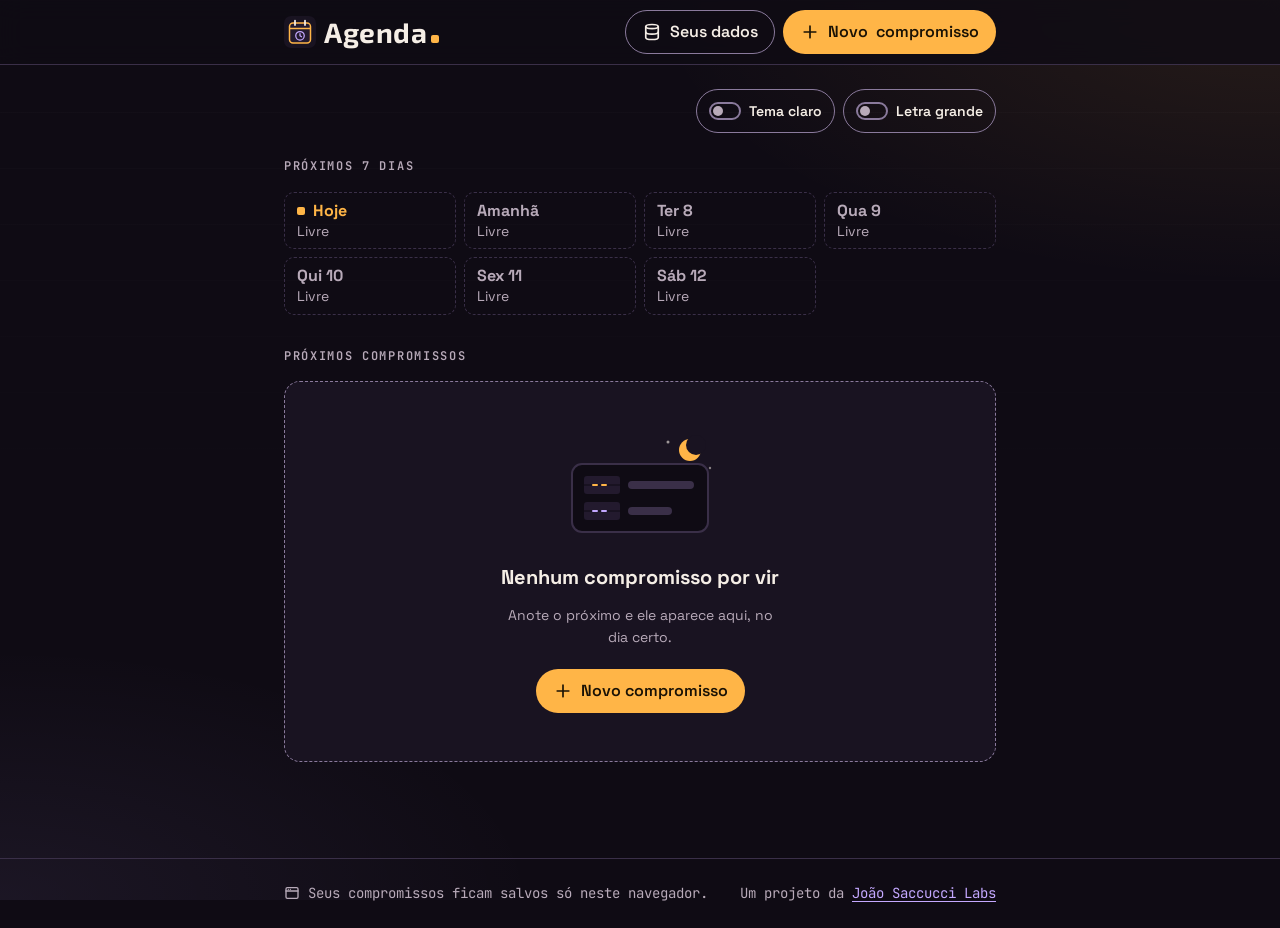
==== commit 4d7f4243: "Entrega 3b: faixa da semana, tema claro e letra grande (US21 a US23) Co-Authored-By: Claude Opus 5.5" ====
--- a/index.html
+++ b/index.html
@@ -5,6 +5,28 @@
   <meta name="viewport" content="width=device-width, initial-scale=1.0">
   <meta name="color-scheme" content="dark">
   <meta name="theme-color" content="#0F0B14">
+  <!-- Etapa 3b (US22 e US23): tema e letra ANTES de a página aparecer, para a
+       tela nunca piscar no tema errado. Por isso este script fica aqui, antes
+       das fontes e do style.css, e não no app.js (que só roda no fim do body).
+       Qualquer problema (sem localStorage, JSON inválido, valor estranho) =
+       padrão (escuro e normal), sem aviso. Só "claro" e "grande" ligam algo. -->
+  <script>
+    (function () {
+      try {
+        const preferencias = JSON.parse(localStorage.getItem("agenda:preferencias"));
+        if (preferencias && preferencias.letra === "grande") {
+          document.documentElement.setAttribute("data-letra", "grande");
+        }
+        if (preferencias && preferencias.tema === "claro") {
+          document.documentElement.setAttribute("data-tema", "claro");
+          document.querySelector('meta[name="color-scheme"]').setAttribute("content", "light");
+          document.querySelector('meta[name="theme-color"]').setAttribute("content", "#F7F1E8");
+        }
+      } catch (erro) {
+        // Fica o padrão. Sem console.error: a US22 pede "sem erro no console".
+      }
+    })();
+  </script>
   <meta name="description" content="Agenda simples para anotar compromissos, agrupados por dia. Os dados ficam só no seu navegador.">
   <title>Agenda</title>
 
@@ -59,9 +81,46 @@
 
   <!-- ===== CONTEÚDO ===== -->
   <main class="container principal">
+    <!-- Etapa 3b (US22 e US23): botões de aparência. Ficam numa barra própria,
+         logo abaixo do cabeçalho e antes das faixas (o cabeçalho não tem espaço).
+         Não é fixa: nunca cobre compromissos. O texto não muda; o estado é dito
+         pelo aria-pressed ("true" = ligado). A chavinha desenhada segue o
+         atributo do <html> (CSS), por isso já aparece certa ao abrir a página. -->
+    <div class="aparencia" role="group" aria-label="Aparência">
+      <button class="btn btn-secundario botao-aparencia botao-aparencia--tema" type="button" id="botao-tema" aria-pressed="false">
+        <span class="aparencia-chave" aria-hidden="true"></span>
+        <span>Tema claro</span>
+      </button>
+      <button class="btn btn-secundario botao-aparencia botao-aparencia--letra" type="button" id="botao-letra" aria-pressed="false">
+        <span class="aparencia-chave" aria-hidden="true"></span>
+        <span>Letra grande</span>
+      </button>
+    </div>
+
     <!-- Avisos que ficam na tela: primeiro os problemas com o localStorage,
          por último o lembrete de cópia (US10). Vazio quando está tudo bem. -->
     <div class="faixas" id="faixas" aria-live="polite"></div>
+
+    <!-- Etapa 2b (US14): compromissos com "Me cobrar" que passaram sem "Feito".
+         Fica sempre aberta, acima da lista principal. Sem pendências, fica escondida. -->
+    <section class="pendentes" id="secao-pendentes" aria-labelledby="titulo-pendentes" hidden>
+      <h2 class="pendentes-titulo" id="titulo-pendentes">
+        <svg class="icone" xmlns="http://www.w3.org/2000/svg" viewBox="0 0 24 24" width="20" height="20" fill="none" stroke="currentColor" stroke-width="2" stroke-linecap="round" stroke-linejoin="round" aria-hidden="true" focusable="false"><circle cx="12" cy="13" r="8"/><path d="M12 9v4l2.5 1.5"/><path d="M5 3L2.5 5.5M19 3l2.5 2.5"/></svg>
+        <span>Ficou pendente</span> <span class="pendentes-contagem" id="contagem-pendentes">(0)</span>
+      </h2>
+      <p class="pendentes-texto">Passou da data e você pediu para ser cobrado.</p>
+      <!-- O JavaScript monta aqui os itens (lista simples, sem grupos por dia). -->
+      <ul class="compromissos" id="lista-pendentes"></ul>
+    </section>
+
+    <!-- Etapa 3b (US21): faixa "Próximos 7 dias". Sempre visível (com a lista
+         vazia, os 7 dias aparecem "Livre"). Sem aria-live: ela é redesenhada
+         a cada minuto e o leitor de tela não deve ler isso toda hora. -->
+    <section class="semana" id="secao-semana" aria-labelledby="titulo-semana">
+      <h2 class="secao-titulo" id="titulo-semana">Próximos 7 dias</h2>
+      <!-- O JavaScript monta aqui os 7 <li> (hoje e os 6 seguintes, em ordem). -->
+      <ul class="semana-lista" id="lista-semana"></ul>
+    </section>
 
     <section class="proximos" aria-labelledby="titulo-proximos">
       <!-- tabindex="-1": o título pode receber o foco pelo código (quando a faixa
@@ -71,7 +130,20 @@
       <div id="lista-proximos"></div>
     </section>
 
-    <!-- Compromissos que já passaram. Sem nenhum, a seção inteira fica escondida (hidden). -->
+    <!-- Etapa 2b (US16): itens anotados "Ainda sem data". Mesmo jeito de "Anteriores":
+         começa recolhida e, sem nenhum item, a seção inteira fica escondida. -->
+    <section class="sem-data" id="secao-sem-data" aria-labelledby="titulo-sem-data" hidden>
+      <h2 class="anteriores-titulo" id="titulo-sem-data">
+        <button class="anteriores-botao" id="botao-sem-data" type="button" aria-expanded="false" aria-controls="lista-sem-data">
+          <span><span>Sem data</span> <span class="anteriores-contagem" id="contagem-sem-data">(0)</span></span>
+          <svg class="icone anteriores-seta" xmlns="http://www.w3.org/2000/svg" viewBox="0 0 24 24" width="20" height="20" fill="none" stroke="currentColor" stroke-width="2" stroke-linecap="round" stroke-linejoin="round" aria-hidden="true" focusable="false"><path d="M6 9l6 6 6-6"/></svg>
+        </button>
+      </h2>
+      <div class="anteriores-lista" id="lista-sem-data" hidden></div>
+    </section>
+
+    <!-- Compromissos que já passaram (e, a partir da 2b, os marcados como "Feito"
+         ou "Não vou fazer"). Sem nenhum, a seção inteira fica escondida (hidden). -->
     <section class="anteriores" id="secao-anteriores" aria-labelledby="titulo-anteriores" hidden>
       <h2 class="anteriores-titulo" id="titulo-anteriores">
         <button class="anteriores-botao" id="botao-anteriores" type="button" aria-expanded="false" aria-controls="lista-anteriores">
@@ -105,6 +177,8 @@
   <dialog class="janela" id="janela-compromisso" aria-labelledby="janela-titulo">
     <form class="janela-conteudo" id="form-compromisso" novalidate>
       <h2 class="janela-titulo" id="janela-titulo">Novo compromisso</h2>
+      <!-- Etapa 2b: só aparece no modo "Remarcar compromisso" (US15), com a data antiga. -->
+      <p class="janela-subtitulo" id="janela-subtitulo" hidden>Era para: <span class="compromisso-era-valor" id="janela-subtitulo-valor"></span></p>
 
       <div class="campo">
         <label class="campo-rotulo" for="campo-titulo">Título <span class="campo-obrigatorio">(obrigatório)</span></label>
@@ -117,12 +191,18 @@
 
       <div class="campos-linha">
         <div class="campo">
-          <label class="campo-rotulo" for="campo-data">Data <span class="campo-obrigatorio">(obrigatório)</span></label>
+          <!-- "(obrigatório)" some quando "Ainda sem data" está marcada (US02, 2b). -->
+          <label class="campo-rotulo" for="campo-data">Data <span class="campo-obrigatorio" id="data-obrigatorio">(obrigatório)</span></label>
           <input class="campo-controle" id="campo-data" name="data" type="date">
           <p class="campo-erro" id="erro-data" hidden>
             <svg class="icone" xmlns="http://www.w3.org/2000/svg" viewBox="0 0 24 24" width="20" height="20" fill="none" stroke="currentColor" stroke-width="2" stroke-linecap="round" stroke-linejoin="round" aria-hidden="true" focusable="false"><circle cx="12" cy="12" r="9"/><path d="M12 7.5v5.5M12 16.5h.01"/></svg>
             <span>Escolha uma data.</span>
           </p>
+          <!-- Etapa 2b (US16): marcada, desativa e limpa Data e Hora. -->
+          <label class="marcar" for="campo-sem-data">
+            <input class="marcar-caixa" type="checkbox" id="campo-sem-data" name="semData">
+            <span>Ainda sem data</span>
+          </label>
         </div>
         <div class="campo">
           <label class="campo-rotulo" for="campo-hora">Hora</label>
@@ -131,6 +211,99 @@
         </div>
       </div>
 
+      <!-- Etapa 3a (US19): hora de fim. "Termina às" e "Duração" são duas formas
+           de ver o mesmo valor: o JavaScript preenche um quando o outro muda.
+           Só a duração é guardada (duracaoMin). Sem hora, o JavaScript põe
+           "disabled" no fieldset (desativa os três campos de uma vez) e troca a dica. -->
+      <fieldset class="grupo" id="grupo-fim" aria-describedby="dica-fim">
+        <legend class="campo-rotulo">Hora de fim</legend>
+        <p class="campo-dica" id="dica-fim">Preencha um dos dois: o outro se ajusta sozinho.</p>
+        <p class="campo-dica" id="dica-fim-sem-hora" hidden>Escolha uma hora para usar a hora de fim.</p>
+
+        <div class="grupo-filete">
+          <div class="campos-linha">
+            <div class="campo">
+              <label class="campo-rotulo" for="campo-fim">Termina às</label>
+              <input class="campo-controle" id="campo-fim" name="fim" type="time">
+              <p class="campo-erro" id="erro-fim" hidden>
+                <svg class="icone" xmlns="http://www.w3.org/2000/svg" viewBox="0 0 24 24" width="20" height="20" fill="none" stroke="currentColor" stroke-width="2" stroke-linecap="round" stroke-linejoin="round" aria-hidden="true" focusable="false"><circle cx="12" cy="12" r="9"/><path d="M12 7.5v5.5M12 16.5h.01"/></svg>
+                <span>A hora de fim precisa ser depois da hora de início.</span>
+              </p>
+            </div>
+            <div class="campo">
+              <label class="campo-rotulo" for="campo-duracao">Duração</label>
+              <div class="campo-selecao">
+                <select class="campo-controle" id="campo-duracao" name="duracao">
+                  <option value="" selected>Sem hora de fim</option>
+                  <option value="30">30 min</option>
+                  <option value="60">1 h</option>
+                  <option value="120">2 h</option>
+                  <option value="outro">Outro</option>
+                </select>
+              </div>
+              <p class="campo-erro" id="erro-duracao" hidden>
+                <svg class="icone" xmlns="http://www.w3.org/2000/svg" viewBox="0 0 24 24" width="20" height="20" fill="none" stroke="currentColor" stroke-width="2" stroke-linecap="round" stroke-linejoin="round" aria-hidden="true" focusable="false"><circle cx="12" cy="12" r="9"/><path d="M12 7.5v5.5M12 16.5h.01"/></svg>
+                <span>Com essa duração, o compromisso passaria da meia-noite. Escolha uma duração menor.</span>
+              </p>
+            </div>
+          </div>
+
+          <!-- Só aparece com "Outro" (mesmo jeito do "Minutos antes" do "Tempo para sair"). -->
+          <div class="campo campo-minutos" id="bloco-duracao-min" hidden>
+            <label class="campo-rotulo" for="campo-duracao-min">Minutos</label>
+            <div class="campo-com-sufixo">
+              <input class="campo-controle" id="campo-duracao-min" name="duracaoMin" type="number" inputmode="numeric" min="1" max="1439" step="1" aria-describedby="dica-duracao-min" data-dica="dica-duracao-min">
+              <span class="campo-sufixo" aria-hidden="true">min</span>
+            </div>
+            <p class="campo-dica" id="dica-duracao-min">De 1 a 1439 minutos.</p>
+            <p class="campo-erro" id="erro-duracao-min" hidden>
+              <svg class="icone" xmlns="http://www.w3.org/2000/svg" viewBox="0 0 24 24" width="20" height="20" fill="none" stroke="currentColor" stroke-width="2" stroke-linecap="round" stroke-linejoin="round" aria-hidden="true" focusable="false"><circle cx="12" cy="12" r="9"/><path d="M12 7.5v5.5M12 16.5h.01"/></svg>
+              <span>Digite um número de minutos entre 1 e 1439.</span>
+            </p>
+          </div>
+        </div>
+      </fieldset>
+
+      <!-- Etapa 2b (US12): "Tempo para sair". Grupo de escolha única com botões de
+           opção de verdade (as setas do teclado trocam a opção). Sem hora, o JavaScript
+           põe "disabled" no fieldset (desativa tudo de uma vez) e mostra a dica,
+           ligada por aria-describedby só enquanto ela aparece. -->
+      <fieldset class="grupo" id="grupo-sair">
+        <legend class="campo-rotulo">Tempo para sair</legend>
+        <p class="campo-dica" id="dica-sair" hidden>Escolha uma hora para usar o tempo para sair.</p>
+        <div class="escolhas">
+          <label class="escolha"><input type="radio" name="antecedencia" value="" checked><span>Nenhum</span></label>
+          <label class="escolha"><input type="radio" name="antecedencia" value="15"><span>15 min</span></label>
+          <label class="escolha"><input type="radio" name="antecedencia" value="30"><span>30 min</span></label>
+          <label class="escolha"><input type="radio" name="antecedencia" value="45"><span>45 min</span></label>
+          <label class="escolha"><input type="radio" name="antecedencia" value="60"><span>60 min</span></label>
+          <label class="escolha"><input type="radio" name="antecedencia" value="outro"><span>Outro</span></label>
+        </div>
+        <!-- Só aparece com "Outro". data-dica: a dica que fica ligada ao campo
+             mesmo quando o erro aparece (aria-describedby com as duas). -->
+        <div class="campo campo-minutos" id="bloco-minutos" hidden>
+          <label class="campo-rotulo" for="campo-minutos">Minutos antes</label>
+          <div class="campo-com-sufixo">
+            <input class="campo-controle" id="campo-minutos" name="minutos" type="number" inputmode="numeric" min="1" max="720" step="1" aria-describedby="dica-minutos" data-dica="dica-minutos">
+            <span class="campo-sufixo" aria-hidden="true">min</span>
+          </div>
+          <p class="campo-dica" id="dica-minutos">De 1 a 720 minutos (12 horas).</p>
+          <p class="campo-erro" id="erro-minutos" hidden>
+            <svg class="icone" xmlns="http://www.w3.org/2000/svg" viewBox="0 0 24 24" width="20" height="20" fill="none" stroke="currentColor" stroke-width="2" stroke-linecap="round" stroke-linejoin="round" aria-hidden="true" focusable="false"><circle cx="12" cy="12" r="9"/><path d="M12 7.5v5.5M12 16.5h.01"/></svg>
+            <span>Digite um número de minutos entre 1 e 720.</span>
+          </p>
+        </div>
+      </fieldset>
+
+      <!-- Etapa 2b (US14): "Me cobrar". Sem data, fica desativada. -->
+      <div class="campo">
+        <label class="marcar" for="campo-cobrar">
+          <input class="marcar-caixa" type="checkbox" id="campo-cobrar" name="cobrar" aria-describedby="dica-cobrar">
+          <span>Me cobrar se eu não fizer</span>
+        </label>
+        <p class="campo-dica campo-dica--marcar" id="dica-cobrar">Se a data passar sem você marcar Feito, ele fica em 'Ficou pendente'.</p>
+      </div>
+
       <div class="campo">
         <label class="campo-rotulo" for="campo-local">Local</label>
         <input class="campo-controle" id="campo-local" name="local" type="text" maxlength="100" autocomplete="off">
@@ -140,6 +313,35 @@
         <label class="campo-rotulo" for="campo-obs">Observação</label>
         <textarea class="campo-controle" id="campo-obs" name="observacao" rows="3" maxlength="500"></textarea>
       </div>
+
+      <!-- Etapa 3a (US17): checklist "O que levar". Os itens só são gravados
+           ao Salvar; até lá ficam numa lista na memória (app.js). -->
+      <fieldset class="grupo" id="grupo-itens">
+        <legend class="campo-rotulo">O que levar</legend>
+
+        <!-- O JavaScript monta aqui os itens. Sem itens, a lista fica vazia
+             (o CSS a esconde com :empty, por isso nada de espaço aqui dentro). -->
+        <ul class="itens-lista" id="itens-lista" aria-label="Itens para levar"></ul>
+
+        <div class="campo">
+          <label class="campo-rotulo" for="campo-novo-item">Novo item</label>
+          <!-- Enter neste campo adiciona o item e NÃO salva o formulário (US17).
+               Com 20 itens o campo recebe aria-disabled + readonly, e não
+               disabled: assim o foco não se perde (design, seção 14.6). -->
+          <div class="itens-novo">
+            <input class="campo-controle" id="campo-novo-item" type="text" maxlength="60" autocomplete="off" placeholder="Ex.: chave" enterkeyhint="done">
+            <button class="btn btn-secundario botao-adicionar" type="button" id="botao-adicionar">
+              <svg class="icone" xmlns="http://www.w3.org/2000/svg" viewBox="0 0 24 24" width="20" height="20" fill="none" stroke="currentColor" stroke-width="2" stroke-linecap="round" stroke-linejoin="round" aria-hidden="true" focusable="false"><path d="M12 5v14M5 12h14"/></svg>
+              Adicionar
+            </button>
+          </div>
+          <p class="campo-dica" id="dica-itens-limite" hidden>Limite de 20 itens.</p>
+        </div>
+
+        <!-- Região de avisos do formulário, só para o leitor de tela
+             ("Cartão do convênio adicionado."). SEMPRE no HTML, vazia. -->
+        <p class="sr-only" id="itens-aviso" aria-live="polite"></p>
+      </fieldset>
 
       <!-- Aviso de localStorage cheio, DENTRO da janela (a faixa do topo da página
            ficaria escondida atrás dela). role="alert": o leitor de tela lê na hora
--- a/css/style.css
+++ b/css/style.css
@@ -71,6 +71,53 @@
   /* Layout e animação */
   --largura-max: 760px;
   --transicao: 180ms ease;
+}
+
+
+/* ---------------------------------------------------------
+   1b. TEMA CLARO E LETRA GRANDE (Etapa 3b)
+   Decisões em: design.md, seção 15.
+   O <html> recebe data-tema="claro" e/ou data-letra="grande"
+   (script do <head> e app.js). Sem atributo = escuro e normal.
+   Contrastes conferidos em design.md, 15.6 e 15.13.
+   --------------------------------------------------------- */
+:root[data-tema="claro"] {
+  color-scheme: light;           /* data, hora, select e barra de rolagem claros */
+
+  /* Fundos ("a estação de manhã": papel creme) */
+  --cor-fundo: #F7F1E8;
+  --cor-superficie: #FFFCF7;
+  --cor-superficie-2: #EFE6DA;
+  --cor-placa-baixo: #E8DDCF;
+
+  /* Bordas: a decorativa continua só enfeite; a de campo tem 3.7:1 ou mais */
+  --cor-borda: #DDD1C3;
+  --cor-borda-campo: #7D7088;
+
+  /* Texto (tinta ameixa) */
+  --cor-texto: #23182B;          /* 15.1:1 no fundo */
+  --cor-texto-suave: #5B4C63;    /* 7.0:1 no fundo */
+
+  /* Destaques: escuros, porque também são cor de texto */
+  --cor-ambar: #8A4A00;          /* caramelo: 6.1:1 no fundo */
+  --cor-ambar-claro: #6F3B00;    /* hover do botão principal: no claro, escurece */
+  --cor-lilas: #6436B5;          /* 6.8:1 no fundo */
+  --cor-foco: #0B5FC0;           /* SÓ o contorno de foco: 5.5:1 no fundo */
+  --cor-perigo: #B42318;         /* 5.9:1 no fundo */
+  --cor-perigo-claro: #8E1B12;   /* hover do Excluir cheio: no claro, escurece */
+  --cor-sucesso: #1D6B3B;        /* 5.8:1 no fundo */
+  --cor-sobre-cor: #FFF8EE;      /* texto creme sobre âmbar (6.5:1) e perigo (6.2:1) */
+
+  /* Sombras mais leves (no claro, a sombra preta a 50% fica "suja") */
+  --sombra: 0 12px 32px rgba(35, 24, 43, 0.18);
+  --brilho-ambar: 0 4px 16px rgba(138, 74, 0, 0.28);
+}
+
+/* Letra grande: tudo em rem cresce 25%. Em % (e não em px) para
+   respeitar a letra escolhida no navegador e o zoom. */
+:root[data-letra="grande"] {
+  font-size: 125%;
+  scroll-padding-top: 8rem;      /* o cabeçalho pode ter 2 linhas */
 }
 
 
@@ -626,28 +673,33 @@
   border-left: 2px solid var(--cor-borda);
 }
 
-/* Botões: embaixo do texto. A margem negativa alinha o texto
-   "Editar" com o título (o botão tem 12px de espaço interno). */
+/* Botões numa faixa própria (2b: até 4 botões não cabem mais à direita).
+   Celular: embaixo do card todo, com um tracejado em cima (o "canhoto").
+   As margens negativas dão 8px a mais de cada lado: o texto do botão
+   fica alinhado com a borda da placa. */
 .compromisso-acoes {
-  grid-column: 2;
+  grid-column: 1 / -1;
   display: flex;
   flex-wrap: wrap;
   gap: var(--esp-2);
-  margin-left: calc(-1 * var(--esp-3));
-}
-
+  margin-inline: calc(-1 * var(--esp-2));
+  padding-top: var(--esp-1);
+  border-top: 1px dashed var(--cor-borda);
+}
+
+/* Computador: placa | texto, e os botões embaixo do texto */
 @media (min-width: 640px) {
   .compromisso {
-    grid-template-columns: 4.75rem minmax(0, 1fr) auto;
-    gap: var(--esp-4);
+    grid-template-columns: 4.75rem minmax(0, 1fr);
+    gap: var(--esp-2) var(--esp-4);
     padding: var(--esp-4);
   }
 
   .compromisso-acoes {
-    grid-column: 3;
-    grid-row: 1;
-    flex-wrap: nowrap;
-    margin-left: 0;
+    grid-column: 2;
+    margin-inline: calc(-1 * var(--esp-3)) 0;   /* "Feito" alinhado com o título */
+    padding-top: 0;
+    border-top: 0;
   }
 }
 
@@ -787,6 +839,15 @@
   scroll-padding-bottom: 6rem;
 }
 
+/* [Etapa 2b, design 13.11.2] Abaixo de 360px uma barra pode empilhar os
+   botões (≈133px de altura): reservamos 9rem (144px) para o aviso nunca
+   ficar atrás dela. */
+@media (max-width: 359.98px) {
+  .janela {
+    scroll-padding-bottom: 9rem;
+  }
+}
+
 .janela::backdrop {
   background: rgba(8, 5, 12, 0.72);
   backdrop-filter: blur(3px);
@@ -832,7 +893,7 @@
 }
 
 .janela-acoes .btn {
-  flex: 1 1 8rem;               /* celular: dividem a largura */
+  flex: 1 1 6rem;               /* celular: dividem a largura (antes 8rem: empilhava a 320px) */
 }
 
 @media (min-width: 480px) {
@@ -876,6 +937,12 @@
   transition: border-color var(--transicao);
 }
 
+/* Texto de exemplo (placeholder) com contraste AA nos dois temas (pendência da 3b). */
+.campo-controle::placeholder {
+  color: var(--cor-texto-suave);
+  opacity: 1;
+}
+
 .campo-controle:hover {
   border-color: var(--cor-texto-suave);
 }
@@ -1289,6 +1356,1005 @@
    Só aparece o contorno se a pessoa estiver no teclado. */
 #titulo-proximos:focus:not(:focus-visible) {
   outline: none;
+}
+
+
+/* ---------------------------------------------------------
+   12c. ETAPA 2b: SAIR ÀS, FEITO, PENDÊNCIAS E SEM DATA
+   Decisões em: design.md, seção 13.
+   --------------------------------------------------------- */
+
+/* --- Linha de meta: "Sair às", "Cobrar" e a situação --- */
+.compromisso-meta {
+  display: flex;
+  flex-wrap: wrap;
+  align-items: center;
+  gap: var(--esp-1) var(--esp-3);
+  margin-block: 2px;
+}
+
+/* --- "Sair às 08:50" (3 estados, US12) --- */
+.compromisso-sair {
+  display: inline-flex;
+  align-items: center;
+  gap: var(--esp-1);
+  font-size: var(--fs-sm);
+  color: var(--cor-texto-suave);          /* 8.2:1 no card */
+}
+
+.compromisso-sair .icone {
+  width: 16px;
+  height: 16px;
+  color: var(--cor-ambar);
+}
+
+.compromisso-sair-hora {
+  font-family: var(--fonte-mono);
+  font-weight: 600;
+  font-variant-numeric: tabular-nums;
+  color: var(--cor-ambar);                /* 10.4:1 no card */
+}
+
+/* "Sair em 12 min": pílula âmbar cheia, texto escuro (10.5:1) */
+.compromisso-sair[data-estado="logo"] {
+  padding: 2px var(--esp-3) 2px var(--esp-2);
+  font-weight: 700;
+  color: var(--cor-sobre-cor);
+  background: var(--cor-ambar);
+  border-radius: var(--raio-pill);
+}
+
+.compromisso-sair[data-estado="logo"] .icone {
+  color: currentColor;
+}
+
+/* "Hora de sair: 08:50 (já passou)": tudo cinza */
+.compromisso-sair[data-estado="passou"] .icone,
+.compromisso-sair[data-estado="passou"] .compromisso-sair-hora {
+  color: var(--cor-texto-suave);
+}
+
+/* O card acende em âmbar enquanto está na hora de sair (enfeite) */
+.compromisso:has(.compromisso-sair[data-estado="logo"]) {
+  border-color: color-mix(in srgb, var(--cor-ambar) 70%, var(--cor-borda));
+}
+
+/* --- Selos: "Cobrar" e a situação em "Anteriores" --- */
+.selo {
+  display: inline-flex;
+  align-items: center;
+  gap: var(--esp-1);
+  min-height: 1.5rem;
+  padding: 1px var(--esp-2);
+  font-family: var(--fonte-mono);
+  font-size: var(--fs-xs);
+  font-weight: 600;
+  line-height: 1.2;
+  letter-spacing: 0.08em;
+  text-transform: uppercase;
+  border: 1px solid color-mix(in srgb, currentColor 55%, transparent);
+  border-radius: var(--raio-pill);
+}
+
+.selo .icone {
+  width: 14px;
+  height: 14px;
+}
+
+.selo--cobrar        { color: var(--cor-ambar); }        /* 10.4:1 */
+.selo--feito         { color: var(--cor-sucesso); }      /* 11.1:1 no pior ponto */
+.selo--nao-vou-fazer { color: var(--cor-lilas); }        /* 8.2:1 no pior ponto */
+.selo--passou {
+  color: var(--cor-texto-suave);                         /* 7.5:1 no pior ponto */
+  border-style: dashed;
+}
+
+/* --- Botões novos do card (só o ícone tem cor) --- */
+.botao-item--feito .icone {
+  color: var(--cor-sucesso);              /* 12.3:1 no card */
+}
+
+.botao-item--feito:hover {
+  color: var(--cor-sucesso);              /* 11.2:1 no hover */
+  border-color: color-mix(in srgb, var(--cor-sucesso) 50%, transparent);
+}
+
+.botao-item--agendar .icone {
+  color: var(--cor-ambar);
+}
+
+.botao-item--agendar:hover {
+  color: var(--cor-ambar);                /* 9.5:1 no hover */
+  border-color: color-mix(in srgb, var(--cor-ambar) 50%, transparent);
+}
+
+/* --- "Ficou pendente": a plataforma dos atrasados --- */
+.pendentes {
+  display: flex;
+  flex-direction: column;
+  gap: var(--esp-3);
+  margin-bottom: var(--esp-7);
+  padding: var(--esp-4) var(--esp-3) var(--esp-3);
+  background: color-mix(in srgb, var(--cor-ambar) 7%, var(--cor-fundo));
+  border: 1px solid color-mix(in srgb, var(--cor-ambar) 45%, transparent);
+  border-left: 4px solid var(--cor-ambar);
+  border-radius: var(--raio-lg);
+}
+
+@media (min-width: 640px) {
+  .pendentes {
+    padding: var(--esp-5) var(--esp-4) var(--esp-4);
+  }
+}
+
+.pendentes-titulo {
+  display: flex;
+  flex-wrap: wrap;
+  align-items: center;
+  gap: var(--esp-2);
+  font-family: var(--fonte-mono);
+  font-size: var(--fs-xs);
+  font-weight: 600;
+  letter-spacing: 0.14em;
+  text-transform: uppercase;
+  color: var(--cor-ambar);                /* 9.9:1 no painel */
+}
+
+.pendentes-titulo .icone {
+  width: 18px;
+  height: 18px;
+}
+
+.pendentes-contagem {
+  font-weight: 400;
+  color: var(--cor-texto-suave);          /* 7.8:1 no painel */
+}
+
+.pendentes-texto {
+  margin-top: calc(-1 * var(--esp-1));
+  font-size: var(--fs-sm);
+  color: var(--cor-texto-suave);
+}
+
+/* "Era para: Ontem · 09:30" (pendência e subtítulo do Remarcar) */
+.compromisso-era {
+  font-size: var(--fs-sm);
+  color: var(--cor-texto-suave);
+}
+
+.compromisso-era-valor {
+  font-family: var(--fonte-mono);
+  font-weight: 600;
+  font-variant-numeric: tabular-nums;
+  color: var(--cor-ambar);                /* 10.4:1 no card */
+}
+
+/* --- "Sem data": mesma cara de "Anteriores" --- */
+.sem-data {
+  margin-top: var(--esp-7);
+  padding-top: var(--esp-5);
+  border-top: 1px dashed var(--cor-borda);
+}
+
+/* Com "Sem data" na tela, "Anteriores" cola nela (um bloco só) */
+.sem-data:not([hidden]) + .anteriores {
+  margin-top: var(--esp-5);
+  padding-top: 0;
+  border-top: 0;
+}
+
+/* Placa vazia e tracejada: ainda não tem horário no quadro */
+.compromisso-hora--sem-data {
+  font-size: var(--fs-xs);
+  letter-spacing: 0.08em;
+  text-transform: uppercase;
+  color: var(--cor-lilas);                /* 9.0:1 no card */
+  background: transparent;
+  box-shadow: none;
+  border: 1px dashed color-mix(in srgb, var(--cor-lilas) 55%, transparent);
+}
+
+.compromisso-hora--sem-data > span {
+  width: min-content;                     /* "SEM / DATA" em duas linhas */
+}
+
+/* --- Formulário: caixa de marcar com 44px de toque --- */
+.marcar {
+  display: flex;
+  align-items: center;
+  gap: var(--esp-3);
+  width: fit-content;
+  max-width: 100%;
+  min-height: 44px;
+  font-size: var(--fs-base);
+  font-weight: 500;
+  cursor: pointer;
+}
+
+.marcar-caixa {
+  appearance: none;
+  -webkit-appearance: none;
+  flex-shrink: 0;
+  width: 1.375rem;                        /* 22px */
+  height: 1.375rem;
+  margin: 0;
+  background: var(--cor-fundo) center / 1rem no-repeat;
+  border: 2px solid var(--cor-borda-campo);   /* 4.6:1 na janela */
+  border-radius: var(--raio-sm);
+  cursor: pointer;
+  transition: background-color var(--transicao), border-color var(--transicao);
+}
+
+.marcar:hover .marcar-caixa {
+  border-color: var(--cor-texto-suave);
+}
+
+/* Marcada: âmbar cheio + check escuro (o check é a diferença, não só a cor) */
+.marcar-caixa:checked {
+  background-color: var(--cor-ambar);
+  background-image: url("data:image/svg+xml,%3Csvg xmlns='http://www.w3.org/2000/svg' viewBox='0 0 24 24' fill='none' stroke='%231A1205' stroke-width='3.5' stroke-linecap='round' stroke-linejoin='round'%3E%3Cpath d='M5 12.5l4.5 4.5L19 7.5'/%3E%3C/svg%3E");
+  border-color: var(--cor-ambar);
+}
+
+.marcar-caixa:focus-visible {
+  outline: 3px solid var(--cor-foco);
+  outline-offset: 2px;
+}
+
+.marcar:has(.marcar-caixa:disabled) {
+  color: var(--cor-texto-suave);
+  cursor: not-allowed;
+}
+
+.marcar-caixa:disabled,
+.marcar:hover .marcar-caixa:disabled {
+  border-style: dashed;
+  border-color: var(--cor-borda-campo);
+  cursor: not-allowed;
+}
+
+/* Dica alinhada com o texto da caixa (22px + 12px) */
+.campo-dica--marcar {
+  margin-top: calc(-1 * var(--esp-2));
+  padding-left: calc(1.375rem + var(--esp-3));
+}
+
+/* --- Campo desativado (Data e Hora com "Ainda sem data") --- */
+.campo-controle:disabled,
+.campo-controle:disabled:hover {
+  color: var(--cor-texto-suave);
+  background: transparent;
+  border-style: dashed;
+  border-color: var(--cor-borda-campo);
+  cursor: not-allowed;
+}
+
+/* --- "Tempo para sair": fieldset com as plaquinhas --- */
+.grupo {
+  min-width: 0;
+  margin: 0;
+  padding: 0;
+  border: 0;
+  display: flex;
+  flex-direction: column;
+  gap: var(--esp-2);
+}
+
+.grupo > legend {
+  padding: 0;
+  margin-bottom: var(--esp-2);            /* o gap não vale para o legend */
+}
+
+.escolhas {
+  display: grid;
+  grid-template-columns: repeat(3, minmax(0, 1fr));
+  gap: var(--esp-2);
+}
+
+.escolha {
+  position: relative;
+  display: flex;
+  align-items: center;
+  justify-content: center;
+  gap: 6px;
+  min-height: 44px;
+  padding: 0 var(--esp-2);
+  font-size: var(--fs-sm);
+  font-weight: 600;
+  font-variant-numeric: tabular-nums;
+  text-align: center;
+  color: var(--cor-texto);
+  background: var(--cor-fundo);
+  border: 1px solid var(--cor-borda-campo);
+  border-radius: var(--raio-md);
+  cursor: pointer;
+  transition: background-color var(--transicao), border-color var(--transicao);
+}
+
+/* O radio de verdade fica invisível POR CIMA da plaquinha:
+   toque, clique, teclado e leitor de tela funcionam normalmente. */
+.escolha input {
+  position: absolute;
+  inset: 0;
+  width: 100%;
+  height: 100%;
+  margin: 0;
+  opacity: 0;
+  cursor: inherit;
+}
+
+.escolha:hover {
+  background: var(--cor-superficie-2);
+  border-color: var(--cor-texto-suave);
+}
+
+.escolha:has(input:focus-visible) {
+  outline: 3px solid var(--cor-foco);
+  outline-offset: 2px;
+}
+
+.escolha:has(input:checked) {
+  color: var(--cor-sobre-cor);            /* 10.5:1 */
+  background: var(--cor-ambar);
+  border-color: var(--cor-ambar);
+}
+
+/* Check antes do texto da marcada */
+.escolha:has(input:checked)::before {
+  content: "";
+  flex-shrink: 0;
+  width: 12px;
+  height: 12px;
+  background: currentColor;
+  -webkit-mask: url("data:image/svg+xml,%3Csvg xmlns='http://www.w3.org/2000/svg' viewBox='0 0 24 24' fill='none' stroke='%23000' stroke-width='4' stroke-linecap='round' stroke-linejoin='round'%3E%3Cpath d='M5 12.5l4.5 4.5L19 7.5'/%3E%3C/svg%3E") center / contain no-repeat;
+          mask: url("data:image/svg+xml,%3Csvg xmlns='http://www.w3.org/2000/svg' viewBox='0 0 24 24' fill='none' stroke='%23000' stroke-width='4' stroke-linecap='round' stroke-linejoin='round'%3E%3Cpath d='M5 12.5l4.5 4.5L19 7.5'/%3E%3C/svg%3E") center / contain no-repeat;
+}
+
+/* Grupo desativado (sem hora ou sem data) */
+.grupo:disabled .escolha,
+.grupo:disabled .escolha:hover {
+  color: var(--cor-texto-suave);
+  background: transparent;
+  border-style: dashed;
+  border-color: var(--cor-borda-campo);
+  cursor: not-allowed;
+}
+
+.grupo:disabled .escolha:has(input:checked) {
+  color: var(--cor-texto);
+  background: var(--cor-superficie-2);
+}
+
+/* Campo de minutos ("Outro") */
+.campo-minutos {
+  margin-top: var(--esp-1);
+}
+
+.campo-com-sufixo {
+  display: flex;
+  align-items: center;
+  gap: var(--esp-2);
+}
+
+.campo-com-sufixo .campo-controle {
+  width: 7rem;
+  font-variant-numeric: tabular-nums;
+}
+
+.campo-sufixo {
+  font-family: var(--fonte-mono);
+  font-size: var(--fs-sm);
+  color: var(--cor-texto-suave);
+}
+
+/* --- Subtítulo da janela no modo "Remarcar compromisso" --- */
+.janela-subtitulo {
+  margin-top: calc(-1 * var(--esp-3));
+  font-size: var(--fs-sm);
+  color: var(--cor-texto-suave);
+}
+
+/* --- Aviso flutuante de alerta ("Compromisso continua pendente.") --- */
+.status[data-tipo="alerta"] {
+  border-left-color: var(--cor-ambar);
+}
+
+
+/* ---------------------------------------------------------
+   12d. ETAPA 3a: O QUE LEVAR, HORA DE FIM, CONFLITO E APERTO
+   Decisões em: design.md, seção 14.
+   Só variáveis (nada de hex): o tema claro da 3b troca os valores.
+   --------------------------------------------------------- */
+
+/* --- Placa com hora de fim: início em cima, fim embaixo --- */
+.compromisso-hora--intervalo {
+  grid-template-rows: 1fr 1fr;            /* uma hora em cada metade da placa */
+  min-height: 3.75rem;                    /* 60px */
+  padding: var(--esp-1) 2px;
+}
+
+.compromisso-hora-fim {
+  display: inline-flex;
+  align-items: center;
+  gap: 2px;
+  font-size: var(--fs-sm);
+  font-weight: 400;
+  color: var(--cor-texto-suave);          /* 7.9:1 na metade de baixo */
+}
+
+/* --- Aviso de conflito e de aperto (só na lista principal) --- */
+.compromisso-aviso {
+  --aviso-cor: var(--cor-perigo);
+  display: flex;
+  align-items: flex-start;
+  gap: var(--esp-2);
+  margin-block: 2px;
+  padding: 6px var(--esp-2);
+  font-size: var(--fs-sm);
+  line-height: 1.4;
+  color: var(--cor-texto);
+  background: color-mix(in srgb, var(--aviso-cor) 10%, var(--cor-superficie));
+  border-left: 3px solid var(--aviso-cor);
+  border-radius: var(--raio-sm);
+  overflow-wrap: anywhere;
+}
+
+.compromisso-aviso--conflito { --aviso-cor: var(--cor-perigo); }   /* "Conflito:" 6.3:1 */
+.compromisso-aviso--aperto   { --aviso-cor: var(--cor-ambar); }    /* "Aperto:" 8.6:1 */
+
+.compromisso-aviso .icone {
+  width: 16px;
+  height: 16px;
+  margin-top: 2px;
+  color: var(--aviso-cor);
+}
+
+.compromisso-aviso-tipo {
+  font-weight: 700;
+  color: var(--aviso-cor);
+}
+
+/* --- "O que levar" no card --- */
+.checklist {
+  grid-column: 1 / -1;                    /* celular: largura toda do card */
+  display: flex;
+  flex-direction: column;
+  gap: var(--esp-1);
+  min-width: 0;
+}
+
+@media (min-width: 640px) {
+  .checklist {
+    grid-column: 2;                       /* computador: coluna do texto */
+  }
+}
+
+.checklist-botao {
+  display: flex;
+  align-items: center;
+  gap: var(--esp-2);
+  width: 100%;
+  min-height: 44px;
+  padding: var(--esp-2) var(--esp-3);
+  font-size: var(--fs-sm);
+  font-weight: 600;
+  line-height: 1.3;
+  text-align: left;
+  color: var(--cor-texto);
+  background: transparent;
+  border: 1px solid var(--cor-borda-campo);
+  border-radius: var(--raio-md);
+  cursor: pointer;
+  -webkit-tap-highlight-color: transparent;
+  transition: background-color var(--transicao), border-color var(--transicao);
+}
+
+@media (min-width: 640px) {
+  .checklist-botao {
+    width: fit-content;
+    max-width: 100%;
+  }
+}
+
+.checklist-botao:hover {
+  background: var(--cor-superficie-2);
+  border-color: var(--cor-texto-suave);
+}
+
+.checklist-botao .icone {
+  width: 18px;
+  height: 18px;
+}
+
+.checklist-icone {
+  color: var(--cor-lilas);                /* 9.0:1 no card */
+}
+
+.checklist-rotulo {
+  flex: 1;
+  min-width: 0;
+  overflow-wrap: anywhere;
+}
+
+.checklist-contagem {
+  font-family: var(--fonte-mono);
+  font-weight: 400;
+  font-variant-numeric: tabular-nums;
+  color: var(--cor-texto-suave);
+}
+
+.checklist-seta {
+  color: var(--cor-texto-suave);
+  transition: transform var(--transicao);
+}
+
+.checklist-botao[aria-expanded="true"] .checklist-seta {
+  transform: rotate(180deg);
+}
+
+/* Tudo marcado: ícone (check) e texto verdes, e o texto diz "tudo pronto" */
+.checklist--pronto .checklist-icone,
+.checklist--pronto .checklist-rotulo {
+  color: var(--cor-sucesso);              /* 12.3:1 no card */
+}
+
+.checklist-lista {
+  display: flex;
+  flex-direction: column;
+  gap: 2px;
+}
+
+/* Cada item: a caixa de marcar da 2b, na linha inteira */
+.checklist-item {
+  width: 100%;
+  align-items: flex-start;
+  padding: 11px var(--esp-3);             /* 11 + 22 + 11 = 44px de toque */
+  font-size: var(--fs-base);
+  font-weight: 400;
+  line-height: 1.4;
+  border-radius: var(--raio-md);
+  transition: background-color var(--transicao);
+}
+
+.checklist-item > span {
+  min-width: 0;
+  overflow-wrap: anywhere;
+}
+
+.checklist-item:hover {
+  background: var(--cor-superficie-2);
+}
+
+/* Marcado: caixa com check + texto riscado e cinza (três sinais) */
+.checklist-item:has(.marcar-caixa:checked) > span {
+  color: var(--cor-texto-suave);
+  text-decoration: line-through;
+  text-decoration-thickness: 2px;
+}
+
+/* --- Formulário: grupo "Hora de fim" --- */
+.grupo-filete {
+  display: flex;
+  flex-direction: column;
+  gap: var(--esp-3);
+  padding-left: var(--esp-3);
+  border-left: 2px solid var(--cor-borda);   /* enfeite: junta os campos do grupo */
+}
+
+/* Lista de escolha (Duração) com a seta da Agenda */
+.campo-selecao {
+  position: relative;
+}
+
+.campo-selecao select.campo-controle {
+  appearance: none;
+  -webkit-appearance: none;
+  padding-right: 2.75rem;
+  cursor: pointer;
+}
+
+.campo-selecao select.campo-controle[aria-invalid="true"] {
+  padding-right: calc(2.75rem - 1px);     /* a regra de erro troca o padding todo */
+}
+
+.campo-selecao select.campo-controle:disabled {
+  cursor: not-allowed;
+}
+
+.campo-selecao select option {
+  color: var(--cor-texto);
+  background: var(--cor-superficie);
+}
+
+.campo-selecao::after {
+  content: "";
+  position: absolute;
+  top: 50%;
+  right: var(--esp-3);
+  width: 20px;
+  height: 20px;
+  transform: translateY(-50%);
+  pointer-events: none;                   /* o toque "passa" para o select */
+  background: var(--cor-texto-suave);     /* 8.7:1 no campo */
+  -webkit-mask: url("data:image/svg+xml,%3Csvg xmlns='http://www.w3.org/2000/svg' viewBox='0 0 24 24' fill='none' stroke='%23000' stroke-width='2' stroke-linecap='round' stroke-linejoin='round'%3E%3Cpath d='M6 9l6 6 6-6'/%3E%3C/svg%3E") center / contain no-repeat;
+          mask: url("data:image/svg+xml,%3Csvg xmlns='http://www.w3.org/2000/svg' viewBox='0 0 24 24' fill='none' stroke='%23000' stroke-width='2' stroke-linecap='round' stroke-linejoin='round'%3E%3Cpath d='M6 9l6 6 6-6'/%3E%3C/svg%3E") center / contain no-repeat;
+}
+
+/* Opcional: o campo que o JS ajustou sozinho acende em âmbar e apaga */
+.campo-controle.ajustado {
+  animation: campo-ajustado 900ms ease-out;
+}
+
+@keyframes campo-ajustado {
+  from {
+    border-color: var(--cor-ambar);
+    box-shadow: 0 0 0 3px color-mix(in srgb, var(--cor-ambar) 35%, transparent);
+  }
+}
+
+/* --- Formulário: grupo "O que levar" --- */
+.itens-lista {
+  display: flex;
+  flex-direction: column;
+  gap: var(--esp-2);
+}
+
+.itens-lista:empty {
+  display: none;                          /* sem itens, sem espaço vazio */
+}
+
+.item-form {
+  display: flex;
+  align-items: flex-start;
+  gap: var(--esp-2);
+  min-height: 48px;
+  padding: 1px 1px 1px var(--esp-3);
+  background: var(--cor-fundo);
+  border: 1px solid var(--cor-borda);     /* enfeite: o texto e o botão dizem o que é */
+  border-radius: var(--raio-md);
+}
+
+.item-form-texto {
+  flex: 1;
+  min-width: 0;
+  padding-block: var(--esp-3) var(--esp-2);
+  overflow-wrap: anywhere;
+}
+
+/* Quadradinho lilás antes do texto (o mesmo enfeite do "Agenda▪") */
+.item-form-texto::before {
+  content: "";
+  display: inline-block;
+  width: 6px;
+  height: 6px;
+  margin: 0 var(--esp-2) 2px 0;
+  vertical-align: middle;
+  background: var(--cor-lilas);
+  border-radius: 1px;
+}
+
+.item-form--marcado .item-form-texto {
+  color: var(--cor-texto-suave);          /* 8.7:1 */
+  text-decoration: line-through;
+  text-decoration-thickness: 2px;
+}
+
+.item-form .botao-item {
+  flex-shrink: 0;
+}
+
+.itens-novo {
+  display: flex;
+  align-items: stretch;
+  gap: var(--esp-2);
+}
+
+.itens-novo .campo-controle {
+  flex: 1;
+}
+
+.botao-adicionar {
+  flex-shrink: 0;
+  min-height: 48px;                       /* mesma altura do campo */
+  padding-inline: var(--esp-3);
+  border-radius: var(--raio-md);          /* cantos de campo: uma peça só */
+}
+
+/* 20 itens: campo e botão com cara de desativado.
+   O campo usa aria-disabled + readonly (não perde o foco, ver 14.6). */
+.itens-novo .campo-controle[aria-disabled="true"],
+.itens-novo .campo-controle[aria-disabled="true"]:hover {
+  color: var(--cor-texto-suave);
+  background: transparent;
+  border-style: dashed;
+  border-color: var(--cor-borda-campo);
+  cursor: not-allowed;
+}
+
+.botao-adicionar:disabled,
+.botao-adicionar:disabled:hover {
+  color: var(--cor-texto-suave);
+  background: transparent;
+  border-style: dashed;
+  border-color: var(--cor-borda-campo);
+  cursor: not-allowed;
+  transform: none;
+}
+
+
+/* ---------------------------------------------------------
+   12e. ETAPA 3b: APARÊNCIA, FAIXA DA SEMANA, TEMA CLARO E LETRA GRANDE
+   Decisões em: design.md, seção 15.
+   --------------------------------------------------------- */
+
+/* --- Barra "Aparência": logo abaixo do cabeçalho, não fixa --- */
+.aparencia {
+  display: flex;
+  flex-wrap: wrap;
+  justify-content: flex-end;
+  gap: var(--esp-2);
+  margin-bottom: var(--esp-5);
+}
+
+.botao-aparencia {
+  flex: 1 1 auto;                         /* celular: dividem a largura */
+  padding-inline: var(--esp-3);
+  font-size: var(--fs-sm);
+}
+
+@media (min-width: 640px) {
+  .botao-aparencia {
+    flex: 0 0 auto;                       /* computador: à direita, do tamanho do texto */
+  }
+}
+
+/* A chavinha: trilho de 32 x 18px e bolinha de 10px (em rem: cresce com a letra) */
+.aparencia-chave {
+  position: relative;
+  flex-shrink: 0;
+  width: 2rem;
+  height: 1.125rem;
+  border: 2px solid var(--cor-borda-campo);   /* 4.9:1 escuro · 4.1:1 claro */
+  border-radius: var(--raio-pill);
+  transition: background-color var(--transicao), border-color var(--transicao);
+}
+
+.aparencia-chave::after {
+  content: "";
+  position: absolute;
+  top: 50%;
+  left: 2px;
+  width: 0.625rem;
+  height: 0.625rem;
+  background: var(--cor-texto-suave);
+  border-radius: 50%;
+  transform: translateY(-50%);
+  transition: transform var(--transicao);
+}
+
+/* Ligado. Segue o atributo do <html> (aplicado no <head>), e não o
+   aria-pressed (sincronizado só quando o app.js roda): assim a chave
+   nunca aparece no estado errado ao abrir a página. */
+:root[data-tema="claro"] .botao-aparencia--tema,
+:root[data-letra="grande"] .botao-aparencia--letra {
+  border-color: var(--cor-ambar);
+}
+
+:root[data-tema="claro"] .botao-aparencia--tema .aparencia-chave,
+:root[data-letra="grande"] .botao-aparencia--letra .aparencia-chave {
+  background: var(--cor-ambar);
+  border-color: var(--cor-ambar);
+}
+
+:root[data-tema="claro"] .botao-aparencia--tema .aparencia-chave::after,
+:root[data-letra="grande"] .botao-aparencia--letra .aparencia-chave::after {
+  background: var(--cor-sobre-cor);
+  /* largura do trilho - 2 bordas - 2 folgas - bolinha */
+  transform: translate(calc(1.375rem - 8px), -50%);
+}
+
+/* --- Faixa "Próximos 7 dias" (US21) --- */
+.semana {
+  margin-bottom: var(--esp-6);
+}
+
+.semana-lista {
+  display: grid;
+  grid-template-columns: repeat(2, minmax(0, 1fr));
+  gap: var(--esp-2);
+}
+
+.semana-dia {
+  display: flex;                          /* a plaquinha estica até a altura da linha */
+  min-width: 0;
+}
+
+/* Celular: "Hoje" na linha toda (1 + 2 + 2 + 2 = 7) */
+@media (max-width: 639.98px) {
+  .semana-dia--hoje {
+    grid-column: 1 / -1;
+  }
+}
+
+@media (min-width: 640px) {
+  .semana-lista {
+    grid-template-columns: repeat(auto-fill, minmax(8.75rem, 1fr));   /* 4 por linha */
+  }
+}
+
+.semana-botao,
+.semana-placa {
+  flex: 1;
+  display: flex;
+  flex-direction: column;
+  justify-content: center;
+  align-items: flex-start;
+  gap: 2px;
+  min-width: 0;
+  min-height: 3.5rem;                     /* 56px: acima dos 44px de toque */
+  padding: var(--esp-2) var(--esp-3);
+  text-align: left;
+  line-height: 1.25;
+  border-radius: var(--raio-md);
+}
+
+/* Dia com compromisso: a placa de duas metades, com contorno de botão */
+.semana-botao {
+  color: var(--cor-texto);
+  background: linear-gradient(to bottom, var(--cor-superficie-2) 50%, var(--cor-placa-baixo) 50%);
+  border: 1px solid var(--cor-borda-campo);
+  cursor: pointer;
+  -webkit-tap-highlight-color: transparent;
+  transition: background-color var(--transicao), border-color var(--transicao),
+              transform var(--transicao);
+}
+
+.semana-botao:hover {
+  background: var(--cor-superficie-2);
+  border-color: var(--cor-texto-suave);
+}
+
+.semana-botao:active {
+  transform: scale(0.98);
+}
+
+/* Dia livre: vazio e tracejado. O que diz "livre" é o texto. */
+.semana-placa {
+  color: var(--cor-texto-suave);
+  border: 1px dashed var(--cor-borda);    /* enfeite */
+}
+
+.semana-nome {
+  display: inline-flex;
+  align-items: center;
+  gap: var(--esp-2);
+  font-size: var(--fs-base);
+  font-weight: 700;
+}
+
+.semana-quantidade {
+  max-width: 100%;
+  font-size: var(--fs-sm);
+  color: var(--cor-texto-suave);
+  overflow-wrap: anywhere;                /* segurança: nunca rola para o lado */
+}
+
+.semana-numero {
+  font-family: var(--fonte-mono);
+  font-weight: 600;
+  font-variant-numeric: tabular-nums;
+  color: var(--cor-ambar);
+}
+
+/* Hoje: nome âmbar com o quadradinho (o mesmo do título "Hoje") */
+.semana-dia--hoje .semana-nome {
+  color: var(--cor-ambar);
+}
+
+.semana-dia--hoje .semana-nome::before {
+  content: "";
+  flex-shrink: 0;
+  width: 8px;
+  height: 8px;
+  background: currentColor;
+  border-radius: 2px;
+}
+
+/* Títulos dos dias recebem o foco pelo código (tabindex="-1"):
+   contorno só para quem está no teclado. */
+.proximos .dia-titulo:focus:not(:focus-visible) {
+  outline: none;
+}
+
+/* --- Tema claro: o que não é variável --- */
+:root[data-tema="claro"] body {
+  background-image:
+    radial-gradient(ellipse 70% 45% at 100% 0%, rgba(255, 181, 71, 0.16), transparent 70%),
+    radial-gradient(ellipse 60% 40% at 0% 100%, rgba(196, 168, 255, 0.12), transparent 70%);
+}
+
+:root[data-tema="claro"] body::before {
+  background-image: repeating-linear-gradient(
+    to bottom,
+    rgba(35, 24, 43, 0.035) 0 1px,
+    transparent 1px 56px
+  );
+}
+
+:root[data-tema="claro"] .cabecalho {
+  background: rgba(247, 241, 232, 0.88);
+}
+
+/* Sem var() de propósito: navegadores antigos não passam variáveis para o ::backdrop */
+:root[data-tema="claro"] .janela::backdrop {
+  background: rgba(35, 24, 43, 0.45);
+}
+
+/* Check creme sobre o caramelo (o escuro daria só 2.7:1) */
+:root[data-tema="claro"] .marcar-caixa:checked {
+  background-image: url("data:image/svg+xml,%3Csvg xmlns='http://www.w3.org/2000/svg' viewBox='0 0 24 24' fill='none' stroke='%23FFF8EE' stroke-width='3.5' stroke-linecap='round' stroke-linejoin='round'%3E%3Cpath d='M5 12.5l4.5 4.5L19 7.5'/%3E%3C/svg%3E");
+}
+
+/* Ilustração da lista vazia: de dia, a lua vira sol e as estrelas somem */
+:root[data-tema="claro"] .vazio-lua-sombra,
+:root[data-tema="claro"] .vazio-estrela {
+  display: none;
+}
+
+/* Durante a troca de tema, nada "desbota" aos poucos (o app.js põe
+   e tira esta classe do <html> em volta da troca) */
+:root.trocando-tema *,
+:root.trocando-tema *::before,
+:root.trocando-tema *::after {
+  transition: none !important;
+}
+
+/* --- Letra grande: ajustes para caber a 360px --- */
+:root[data-letra="grande"] .cabecalho-conteudo {
+  flex-wrap: wrap;                        /* exceção da US23: pode ter 2 linhas */
+  row-gap: var(--esp-2);
+  padding-block: var(--esp-2);
+}
+
+:root[data-letra="grande"] .cabecalho-acoes {
+  margin-left: auto;                      /* na 2ª linha, os botões ficam à direita */
+}
+
+:root[data-letra="grande"] .btn {
+  white-space: normal;                    /* texto longo quebra dentro do botão */
+  text-align: center;
+}
+
+/* [Correção do testador, Etapa 3b] Com a letra grande, no celular, a barra
+   Cancelar/Salvar empilha os botões (≈148px de altura) e os 6rem (120px)
+   de scroll-padding-bottom não bastavam: o aviso "Não foi possível salvar
+   o compromisso." ficava meio escondido atrás da barra. 9rem = 180px. */
+:root[data-letra="grande"] .janela {
+  scroll-padding-bottom: 9rem;
+}
+
+:root[data-letra="grande"] .itens-novo {
+  flex-wrap: wrap;
+}
+
+:root[data-letra="grande"] .itens-novo .campo-controle {
+  flex: 1 1 10rem;
+}
+
+:root[data-letra="grande"] .botao-adicionar {
+  flex: 1 0 auto;                         /* no celular desce e ocupa a largura toda */
+}
+
+@media (max-width: 479.98px) {
+  :root[data-letra="grande"] .escolhas {
+    grid-template-columns: repeat(2, minmax(0, 1fr));
+  }
+}
+
+@media (max-width: 359.98px) {
+  :root[data-letra="grande"] .semana-lista {
+    grid-template-columns: minmax(0, 1fr);
+  }
 }
 
 
@@ -1310,6 +2376,12 @@
   .botao-item:active {
     transform: none;
   }
+
+  /* Etapa 3b (a chavinha já fica sem transição pela regra geral; a
+     rolagem até o dia é sem animação pelo próprio app.js) */
+  .semana-botao:active {
+    transform: none;
+  }
 }
 
 
@@ -1338,4 +2410,76 @@
   .faixa--lembrete {
     border-left-color: CanvasText;
   }
-}
+
+  /* Etapa 2b */
+  .selo,
+  .escolha,
+  .pendentes,
+  .compromisso-hora--sem-data,
+  .compromisso-sair[data-estado="logo"] {
+    border: 1px solid CanvasText;
+  }
+
+  .escolha:has(input:checked) {
+    border: 3px solid Highlight;
+  }
+
+  .escolha:has(input:checked)::before {
+    forced-color-adjust: none;
+    background: CanvasText;
+  }
+
+  /* a caixa de marcar volta a ser a do sistema (o check desenhado sumiria) */
+  .marcar-caixa {
+    appearance: auto;
+    -webkit-appearance: auto;
+  }
+
+  /* Etapa 3a */
+  .checklist-botao,
+  .compromisso-aviso,
+  .item-form {
+    border: 1px solid CanvasText;
+  }
+
+  .compromisso-aviso {
+    border-left-width: 3px;
+  }
+
+  /* a seta do select é um fundo com máscara: sem isto ela sumiria */
+  .campo-selecao::after {
+    forced-color-adjust: none;
+    background: CanvasText;
+  }
+
+  /* Etapa 3b */
+  .semana-botao {
+    border: 1px solid ButtonText;
+  }
+
+  .semana-placa {
+    border: 1px dashed CanvasText;
+  }
+
+  .aparencia-chave {
+    border-color: ButtonText;
+  }
+
+  /* a bolinha é um fundo: sem isto ela sumiria */
+  .aparencia-chave::after {
+    forced-color-adjust: none;
+    background: ButtonText;
+  }
+
+  :root[data-tema="claro"] .botao-aparencia--tema .aparencia-chave,
+  :root[data-letra="grande"] .botao-aparencia--letra .aparencia-chave {
+    forced-color-adjust: none;
+    background: Highlight;
+    border-color: Highlight;
+  }
+
+  :root[data-tema="claro"] .botao-aparencia--tema .aparencia-chave::after,
+  :root[data-letra="grande"] .botao-aparencia--letra .aparencia-chave::after {
+    background: HighlightText;
+  }
+}
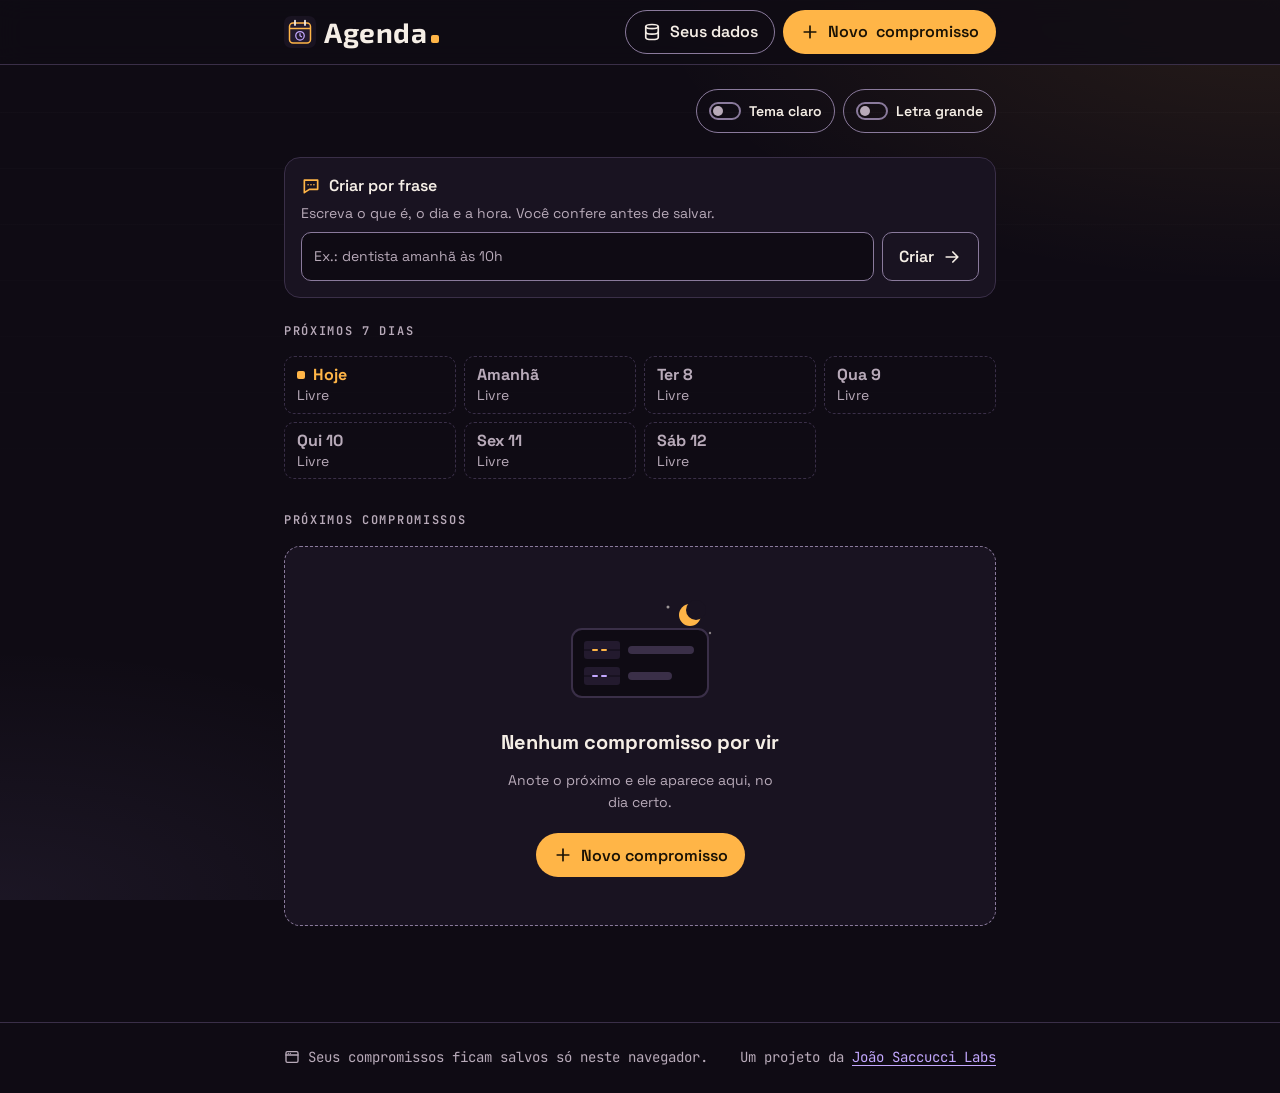
==== commit 48ba5def: "Entrega 4a: criar compromisso por frase, com título, data e hora (US24 a US28) Co-Authored-By: Claud" ====
--- a/index.html
+++ b/index.html
@@ -97,6 +97,29 @@
       </button>
     </div>
 
+    <!-- Etapa 4a (US24): "Criar por frase". Logo DEPOIS da barra "Aparência"
+         e ANTES das faixas. Não é fixo e aparece sempre.
+         É um <form> de propósito: Enter dentro do campo "envia" o formulário
+         sozinho, e o botão "Criar" é o type="submit". O JavaScript cancela o
+         envio (preventDefault) e abre o formulário já preenchido (rascunho).
+         O botão nunca fica desativado: com o campo vazio, ele só devolve o foco. -->
+    <form class="frase" id="form-frase" novalidate>
+      <label class="frase-rotulo" for="campo-frase">
+        <svg class="icone" xmlns="http://www.w3.org/2000/svg" viewBox="0 0 24 24" width="20" height="20" fill="none" stroke="currentColor" stroke-width="2" stroke-linecap="round" stroke-linejoin="round" aria-hidden="true" focusable="false"><path d="M4 5h16v11H10l-6 4z"/><path d="M8.5 10.5h.01M12 10.5h.01M15.5 10.5h.01"/></svg>
+        Criar por frase
+      </label>
+      <p class="campo-dica" id="frase-dica">Escreva o que é, o dia e a hora. Você confere antes de salvar.</p>
+      <div class="frase-linha">
+        <input class="campo-controle" id="campo-frase" name="frase" type="text"
+               maxlength="200" autocomplete="off" enterkeyhint="go"
+               placeholder="Ex.: dentista amanhã às 10h" aria-describedby="frase-dica">
+        <button class="btn btn-secundario botao-criar" type="submit" id="botao-criar">
+          Criar
+          <svg class="icone" xmlns="http://www.w3.org/2000/svg" viewBox="0 0 24 24" width="20" height="20" fill="none" stroke="currentColor" stroke-width="2" stroke-linecap="round" stroke-linejoin="round" aria-hidden="true" focusable="false"><path d="M5 12h14M13 6l6 6-6 6"/></svg>
+        </button>
+      </div>
+    </form>
+
     <!-- Avisos que ficam na tela: primeiro os problemas com o localStorage,
          por último o lembrete de cópia (US10). Vazio quando está tudo bem. -->
     <div class="faixas" id="faixas" aria-live="polite"></div>
@@ -179,6 +202,18 @@
       <h2 class="janela-titulo" id="janela-titulo">Novo compromisso</h2>
       <!-- Etapa 2b: só aparece no modo "Remarcar compromisso" (US15), com a data antiga. -->
       <p class="janela-subtitulo" id="janela-subtitulo" hidden>Era para: <span class="compromisso-era-valor" id="janela-subtitulo-valor"></span></p>
+
+      <!-- Etapa 4a (US28): linha "Entendi". Só aparece quando o formulário foi
+           aberto pela frase. SEM aria-live: quem lê é o aria-describedby da
+           janela, uma vez, ao abrir. O JavaScript monta a linha com
+           textContent (nunca innerHTML) e troca o texto da nota. -->
+      <div class="entendi" id="entendi" hidden>
+        <p class="entendi-linha" id="entendi-linha"></p>
+        <p class="entendi-nota" id="entendi-nota" hidden>
+          <svg class="icone" xmlns="http://www.w3.org/2000/svg" viewBox="0 0 24 24" width="20" height="20" fill="none" stroke="currentColor" stroke-width="2" stroke-linecap="round" stroke-linejoin="round" aria-hidden="true" focusable="false"><circle cx="12" cy="12" r="9"/><path d="M12 7.5v5.5M12 16.5h.01"/></svg>
+          <span id="entendi-nota-texto"></span>
+        </p>
+      </div>
 
       <div class="campo">
         <label class="campo-rotulo" for="campo-titulo">Título <span class="campo-obrigatorio">(obrigatório)</span></label>
@@ -488,6 +523,7 @@
        o index.html direto do computador. A ordem importa: cada arquivo usa
        funções dos que vêm antes dele (o app.js usa todos). -->
   <script src="js/datas.js"></script>
+  <script src="js/frase.js"></script>
   <script src="js/armazenamento.js"></script>
   <script src="js/copia.js"></script>
   <script src="js/app.js"></script>
--- a/css/style.css
+++ b/css/style.css
@@ -2359,6 +2359,147 @@
 
 
 /* ---------------------------------------------------------
+   12f. ETAPA 4a: CRIAR POR FRASE E A LINHA "ENTENDI"
+   Decisões em: design.md, seção 16.
+   Só variáveis: vale nos dois temas e com a letra grande.
+   Contrastes conferidos em design.md, 16.11.
+   --------------------------------------------------------- */
+
+/* --- Painel "Criar por frase" (o "guichê"): logo abaixo da
+       barra "Aparência", antes das faixas. Não é fixo. --- */
+.frase {
+  display: flex;
+  flex-direction: column;
+  gap: var(--esp-2);
+  margin-bottom: var(--esp-5);
+  padding: var(--esp-3);
+  background: var(--cor-superficie);
+  border: 1px solid var(--cor-borda);       /* enfeite: o rótulo diz o que é */
+  border-radius: var(--raio-lg);
+}
+
+@media (min-width: 640px) {
+  .frase {
+    padding: var(--esp-4);                  /* como o card do compromisso */
+  }
+}
+
+.frase-rotulo {
+  display: inline-flex;
+  align-items: center;
+  gap: var(--esp-2);
+  width: fit-content;
+  font-size: var(--fs-base);
+  font-weight: 600;
+}
+
+.frase-rotulo .icone {
+  color: var(--cor-ambar);                  /* balão: 10.4:1 escuro · 6.7:1 claro */
+}
+
+/* A dica fica colada no rótulo (o gap do painel já separa do campo) */
+.frase .campo-dica {
+  margin-top: calc(-1 * var(--esp-1));
+}
+
+/* Campo + botão. Celular: um embaixo do outro, os dois na largura toda. */
+.frase-linha {
+  display: flex;
+  flex-direction: column;
+  gap: var(--esp-2);
+}
+
+/* Exemplo em 14px (17.5px na letra grande): cabe inteiro a 360px
+   também com a letra grande (contas em design.md, 16.3). */
+.frase-linha .campo-controle::placeholder {
+  font-size: var(--fs-sm);
+}
+
+.botao-criar {
+  min-height: 48px;                         /* mesma altura do campo */
+  border-radius: var(--raio-md);            /* cantos de campo: uma peça só */
+}
+
+/* A partir de 480px: lado a lado, o campo estica e o botão fica à direita */
+@media (min-width: 480px) {
+  .frase-linha {
+    flex-direction: row;
+    align-items: stretch;
+  }
+
+  .frase-linha .campo-controle {
+    flex: 1 1 0;
+  }
+
+  .botao-criar {
+    flex: 0 0 auto;
+  }
+}
+
+/* --- Linha "Entendi" no formulário (o "canhoto do bilhete") ---
+   Só aparece quando o formulário abriu pela frase. Sem aria-live. */
+.entendi {
+  display: flex;
+  flex-direction: column;
+  gap: var(--esp-2);
+  margin-top: calc(-1 * var(--esp-1));      /* encosta no título da janela */
+  padding: var(--esp-3) var(--esp-4) var(--esp-3) var(--esp-3);
+  background: color-mix(in srgb, var(--cor-ambar) 8%, var(--cor-superficie));
+  border-left: 4px solid var(--cor-ambar);  /* enfeite: o texto diz tudo */
+  border-radius: var(--raio-md);
+  overflow-wrap: anywhere;                  /* título longo ou sem espaço quebra */
+}
+
+.entendi-linha {
+  font-size: var(--fs-base);
+  line-height: 1.5;
+}
+
+.entendi-rotulo {
+  font-weight: 700;
+  color: var(--cor-ambar);                  /* 9.0:1 escuro · 6.0:1 claro */
+}
+
+.entendi-valor {
+  font-weight: 600;
+}
+
+/* A hora com a cara da placa: mono, âmbar, números de largura fixa */
+.entendi-valor--hora {
+  font-family: var(--fonte-mono);
+  font-variant-numeric: tabular-nums;
+  color: var(--cor-ambar);
+}
+
+/* "Ainda sem data" e "data a escolher": o lilás do "sem data" da Agenda */
+.entendi-valor--sem-data {
+  color: var(--cor-lilas);                  /* 7.8:1 escuro · 6.7:1 claro */
+}
+
+.entendi-sep {
+  color: var(--cor-texto-suave);
+}
+
+/* Nota: "Não encontrei data nem hora..." ou "A data 31/02 não existe..." */
+.entendi-nota {
+  display: flex;
+  align-items: flex-start;
+  gap: var(--esp-2);
+  padding-top: var(--esp-2);
+  font-size: var(--fs-sm);
+  border-top: 1px dashed color-mix(in srgb, var(--cor-ambar) 40%, transparent);   /* enfeite */
+}
+
+.entendi-nota .icone {
+  flex-shrink: 0;
+  width: 18px;
+  height: 18px;
+  margin-top: 1px;
+  color: var(--cor-ambar);
+}
+
+
+/* ---------------------------------------------------------
    13. MOVIMENTO REDUZIDO
    --------------------------------------------------------- */
 @media (prefers-reduced-motion: reduce) {
@@ -2482,4 +2623,14 @@
   :root[data-letra="grande"] .botao-aparencia--letra .aparencia-chave::after {
     background: HighlightText;
   }
-}
+
+  /* Etapa 4a */
+  .frase,
+  .entendi {
+    border: 1px solid CanvasText;
+  }
+
+  .entendi {
+    border-left-width: 4px;
+  }
+}
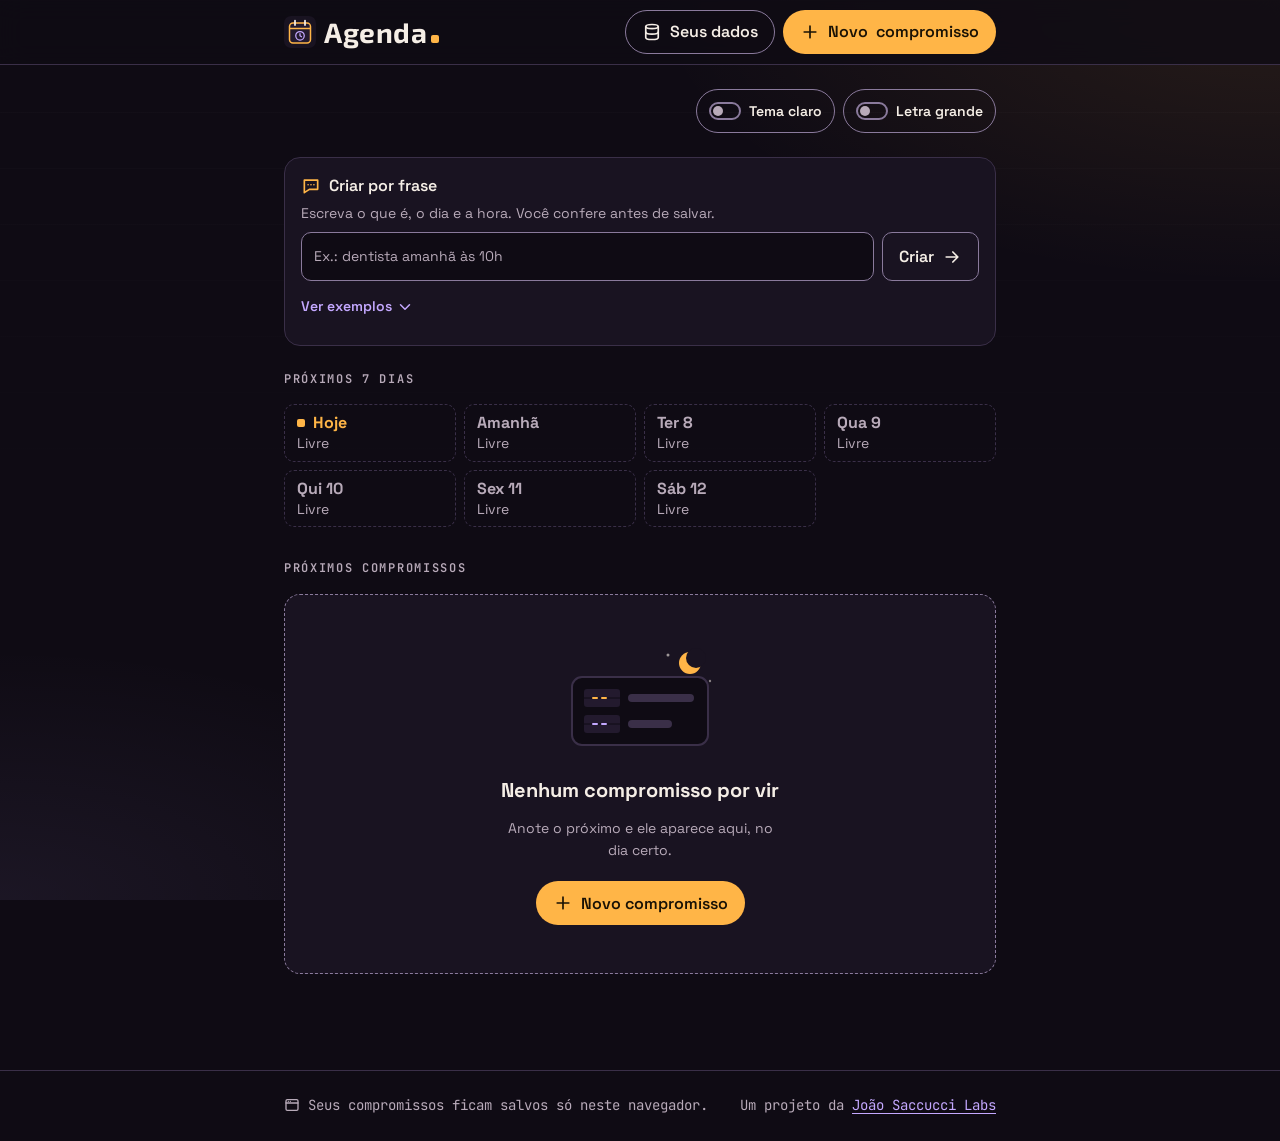
==== commit 82a92462: "Entrega 4b: frase entende hora de fim, sair, local e o que levar (US29 a US32) Também corrige as pen" ====
--- a/index.html
+++ b/index.html
@@ -118,6 +118,22 @@
           <svg class="icone" xmlns="http://www.w3.org/2000/svg" viewBox="0 0 24 24" width="20" height="20" fill="none" stroke="currentColor" stroke-width="2" stroke-linecap="round" stroke-linejoin="round" aria-hidden="true" focusable="false"><path d="M5 12h14M13 6l6 6-6 6"/></svg>
         </button>
       </div>
+      <!-- Entrega 4b: exemplos do que a frase entende. <details> abre e fecha
+           sem JavaScript (Enter, Espaço, clique ou toque) e começa fechado.
+           Os exemplos são só texto: não preenchem o campo. -->
+      <details class="frase-exemplos">
+        <summary class="frase-exemplos-botao">
+          Ver exemplos
+          <svg class="icone frase-exemplos-seta" xmlns="http://www.w3.org/2000/svg" viewBox="0 0 24 24" width="20" height="20" fill="none" stroke="currentColor" stroke-width="2" stroke-linecap="round" stroke-linejoin="round" aria-hidden="true" focusable="false"><path d="M6 9l6 6 6-6"/></svg>
+        </summary>
+        <ul class="frase-exemplos-lista">
+          <li>dentista amanhã às 10h na clínica Sorriso</li>
+          <li>reunião sexta das 14h às 15h30</li>
+          <li>treino sábado 7h por 1h</li>
+          <li>consulta dia 20 9h sair 40 min antes</li>
+          <li>exame sexta 7h levar RG e pedido médico</li>
+        </ul>
+      </details>
     </form>
 
     <!-- Avisos que ficam na tela: primeiro os problemas com o localStorage,
@@ -212,6 +228,12 @@
         <p class="entendi-nota" id="entendi-nota" hidden>
           <svg class="icone" xmlns="http://www.w3.org/2000/svg" viewBox="0 0 24 24" width="20" height="20" fill="none" stroke="currentColor" stroke-width="2" stroke-linecap="round" stroke-linejoin="round" aria-hidden="true" focusable="false"><circle cx="12" cy="12" r="9"/><path d="M12 7.5v5.5M12 16.5h.01"/></svg>
           <span id="entendi-nota-texto"></span>
+        </p>
+        <!-- Entrega 4b (US31): só aparece quando a frase tinha mais de 20 itens
+             no "levar". Texto fixo: o JavaScript só tira e põe o hidden. -->
+        <p class="entendi-nota" id="entendi-nota-itens" hidden>
+          <svg class="icone" xmlns="http://www.w3.org/2000/svg" viewBox="0 0 24 24" width="20" height="20" fill="none" stroke="currentColor" stroke-width="2" stroke-linecap="round" stroke-linejoin="round" aria-hidden="true" focusable="false"><circle cx="12" cy="12" r="9"/><path d="M12 7.5v5.5M12 16.5h.01"/></svg>
+          <span>A lista 'O que levar' aceita até 20 itens. Os outros ficaram de fora.</span>
         </p>
       </div>
 
--- a/css/style.css
+++ b/css/style.css
@@ -2500,6 +2500,76 @@
 
 
 /* ---------------------------------------------------------
+   12g. ETAPA 4b: TIRA "ENTENDI" COMPLETA E "VER EXEMPLOS"
+   Decisões em: design.md, seção 17.
+   Só variáveis: vale nos dois temas e com a letra grande.
+   --------------------------------------------------------- */
+
+/* "e mais 17 itens" na tira: é contagem, não item */
+.entendi-mais {
+  color: var(--cor-texto-suave);            /* 7.1:1 escuro · 6.9:1 claro (fundo da tira) */
+}
+
+/* --- "Ver exemplos" no painel "Criar por frase" --- */
+.frase-exemplos-botao {
+  display: inline-flex;
+  align-items: center;
+  gap: var(--esp-1);
+  width: fit-content;
+  min-height: 44px;                         /* área de toque */
+  font-size: var(--fs-sm);
+  font-weight: 600;
+  color: var(--cor-lilas);                  /* a cor dos links: ≈8.6:1 escuro · 7.5:1 claro */
+  cursor: pointer;
+  list-style: none;                         /* tira o triângulo do navegador */
+  border-radius: var(--raio-md);
+}
+
+.frase-exemplos-botao::-webkit-details-marker {
+  display: none;                            /* Safari antigo */
+}
+
+.frase-exemplos-botao:hover {
+  text-decoration: underline;
+  text-underline-offset: 3px;
+}
+
+.frase-exemplos-seta {
+  width: 18px;
+  height: 18px;
+  transition: transform var(--transicao);
+}
+
+.frase-exemplos[open] .frase-exemplos-seta {
+  transform: rotate(180deg);
+}
+
+/* "ul." na frente: o reset ul[class] (seção 2) é mais forte que uma classe
+   sozinha e tirava os marcadores e o recuo. */
+ul.frase-exemplos-lista {
+  display: flex;
+  flex-direction: column;
+  gap: var(--esp-1);
+  margin: 0 0 var(--esp-1);
+  padding-left: var(--esp-5);
+  font-size: var(--fs-sm);
+  line-height: 1.45;
+  color: var(--cor-texto);
+  list-style: disc;
+}
+
+.frase-exemplos-lista li::marker {
+  color: var(--cor-lilas);
+}
+
+/* O gap da .frase já dá 8px entre a linha do campo e o "Ver exemplos".
+   A linha do summary tem 44px; puxamos 4px para o painel não crescer à toa. */
+.frase-exemplos {
+  margin-top: calc(-1 * var(--esp-1));
+}
+
+
+/* ---------------------------------------------------------
    13. MOVIMENTO REDUZIDO
    --------------------------------------------------------- */
 @media (prefers-reduced-motion: reduce) {
